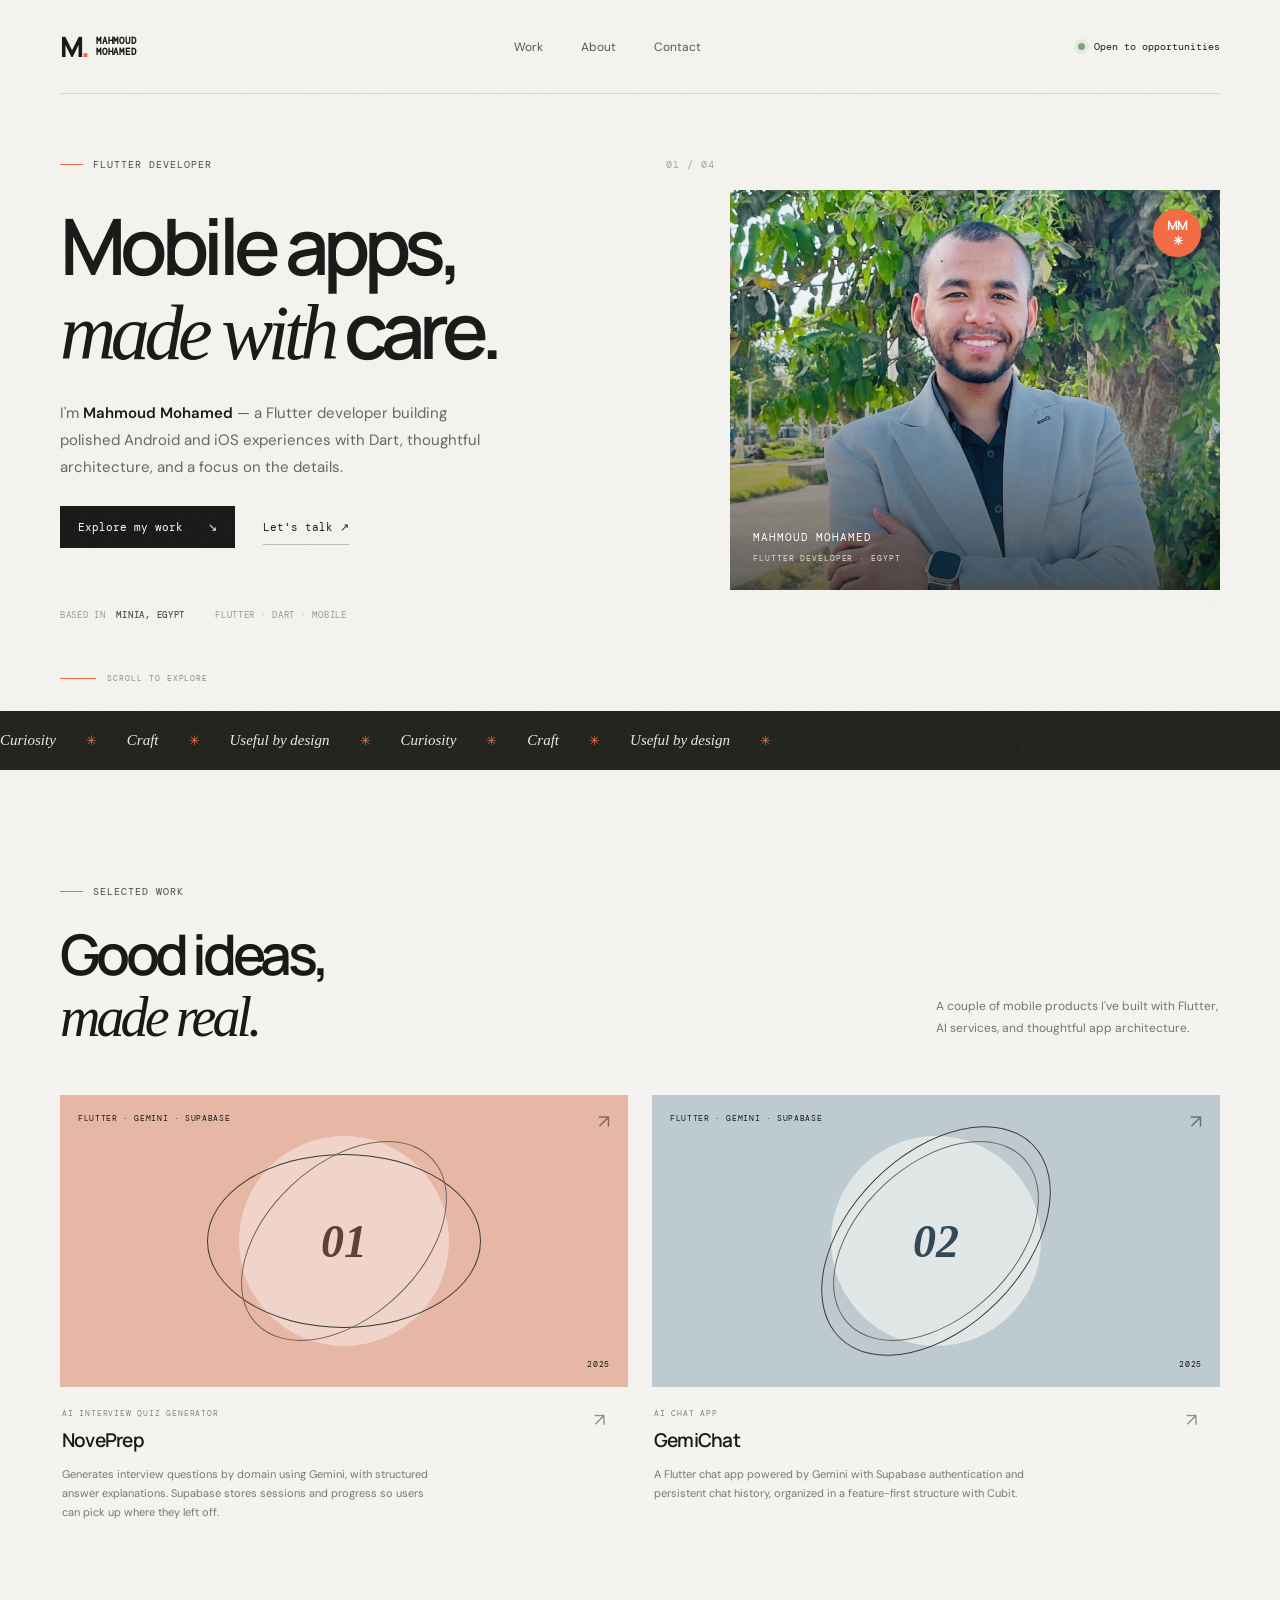
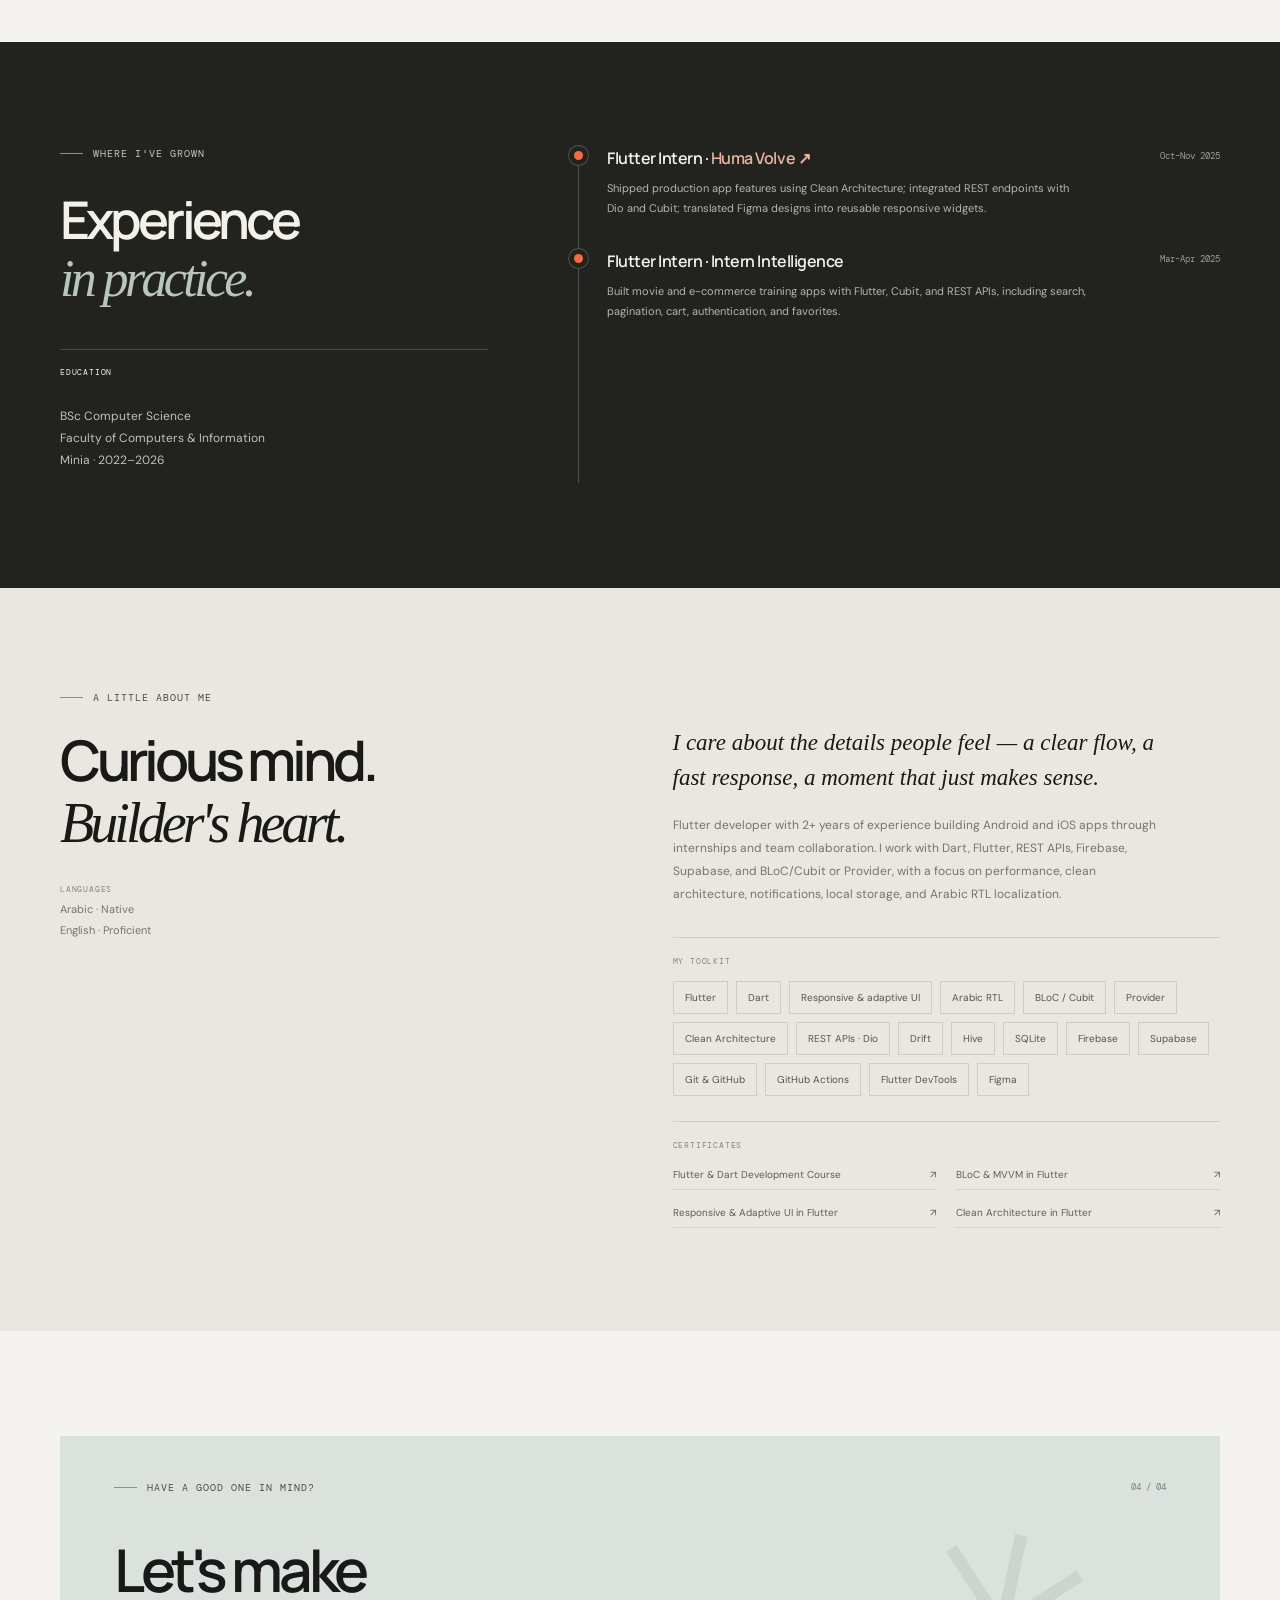
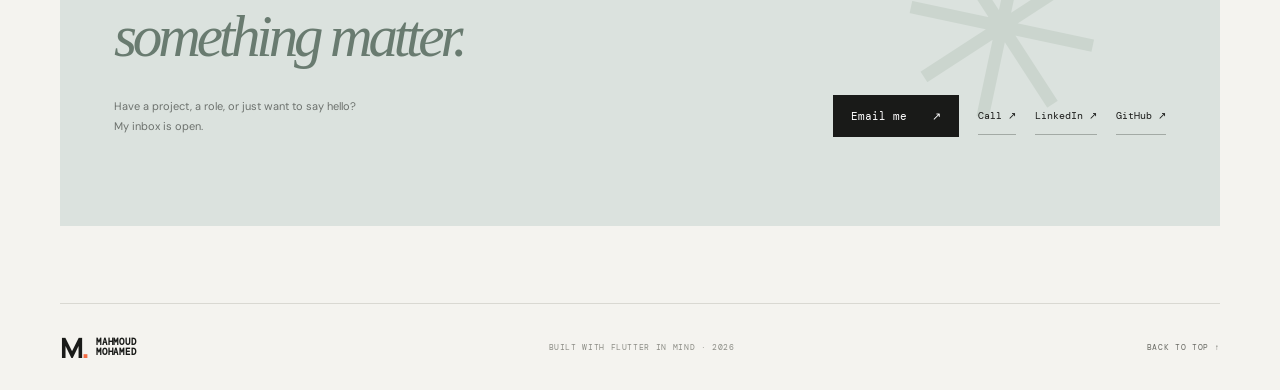
==== index.html @ ce0d6e1f "Build Mahmoud Mohamed portfolio site" ====
<!doctype html>
<html lang="en">
  <head>
    <meta charset="UTF-8" />
    <meta name="viewport" content="width=device-width, initial-scale=1" />
    <meta name="theme-color" content="#f4f3ef" />
    <meta name="description" content="Mahmoud Mohamed is a Flutter Developer building thoughtful Android and iOS apps with Flutter and Dart." />
    <title>Mahmoud Mohamed — Flutter Developer</title>
    <link rel="preconnect" href="https://fonts.googleapis.com" />
    <link rel="preconnect" href="https://fonts.gstatic.com" crossorigin />
    <link href="https://fonts.googleapis.com/css2?family=DM+Mono:wght@400;500&family=DM+Sans:wght@400;500;600;700&family=Manrope:wght@400;500;600;700;800&display=swap" rel="stylesheet" />
    <link rel="stylesheet" href="styles.css" />
    <link rel="stylesheet" href="details.css" />
    <script src="content.js" defer></script>
    <script src="script.js" defer></script>
  </head>
  <body>
    <div class="page-grain" aria-hidden="true"></div>
    <header class="topbar wrap">
      <a class="wordmark" href="#home" aria-label="Mahmoud Mohamed, home"><span class="mark">M<span>.</span></span><span>MAHMOUD<br />MOHAMED</span></a>
      <nav class="nav" aria-label="Main navigation">
        <a href="#work">Work</a><a href="#about">About</a><a href="#contact">Contact</a>
      </nav>
      <a class="availability" href="#contact"><span class="pulse"></span> Open to opportunities</a>
    </header>

    <main>
      <section class="hero wrap" id="home">
        <div class="hero-copy">
          <p class="eyebrow"><span class="eyebrow-line"></span> FLUTTER DEVELOPER <span class="eyebrow-index">01 / 04</span></p>
          <h1>Mobile apps,<br /><span>made with</span> care.</h1>
          <p class="hero-intro">I'm <strong>Mahmoud Mohamed</strong> — a Flutter developer building polished Android and iOS experiences with Dart, thoughtful architecture, and a focus on the details.</p>
          <div class="hero-actions"><a class="button button-dark" href="#work">Explore my work <span aria-hidden="true">↘</span></a><a class="text-link" href="#contact">Let's talk <span aria-hidden="true">↗</span></a></div>
          <div class="hero-meta"><span>BASED IN <b>MINIA, EGYPT</b></span><span>FLUTTER · DART · MOBILE</span></div>
        </div>
        <div class="hero-art portrait-art">
          <img class="portrait-image" src="assets/mahmoud-mohamed.jpg" alt="Mahmoud Mohamed outdoors" />
          <div class="portrait-shade"></div>
          <span class="portrait-label">MAHMOUD MOHAMED<br /><span>FLUTTER DEVELOPER · EGYPT</span></span>
          <span class="portrait-stamp">MM<br /><small>✳</small></span>
        </div>
        <a class="scroll-cue" href="#work"><span class="scroll-line"></span> SCROLL TO EXPLORE</a>
      </section>

      <section class="ticker" aria-label="Areas of focus"><div class="ticker-track"><span>Curiosity</span><i>✳</i><span>Craft</span><i>✳</i><span>Useful by design</span><i>✳</i><span>Curiosity</span><i>✳</i><span>Craft</span><i>✳</i><span>Useful by design</span><i>✳</i></div></section>

      <section class="section work-section wrap" id="work">
        <div class="section-head"><div><p class="eyebrow"><span class="eyebrow-line"></span> SELECTED WORK</p><h2>Good ideas,<br /><span>made real.</span></h2></div><p class="section-note">A couple of mobile products I've built with Flutter,<br />AI services, and thoughtful app architecture.</p></div>
        <div class="project-grid" id="projects"></div>
      </section>

      <section class="experience-section"><div class="wrap experience-grid">
        <div><p class="eyebrow"><span class="eyebrow-line"></span> WHERE I'VE GROWN</p><h2>Experience<br /><span>in practice.</span></h2><p class="education-note"><span class="mini-label">EDUCATION</span><br />BSc Computer Science<br />Faculty of Computers & Information<br />Minia · 2022–2026</p></div>
        <div class="timeline" id="experience"></div>
      </div></section>

      <section class="about-section" id="about"><div class="wrap about-grid">
        <div><p class="eyebrow"><span class="eyebrow-line"></span> A LITTLE ABOUT ME</p><h2>Curious mind.<br /><span>Builder's heart.</span></h2><p class="language-note" id="languages"></p></div>
        <div class="about-copy"><p class="about-lead">I care about the details people feel — a clear flow, a fast response, a moment that just makes sense.</p><p id="summary"></p><div class="skills-wrap"><span class="mini-label">MY TOOLKIT</span><div class="skill-list" id="skills"></div></div><div class="certificates-wrap"><span class="mini-label">CERTIFICATES</span><div class="certificate-list" id="certificates"></div></div></div>
      </div></section>

      <section class="contact-section wrap" id="contact"><div class="contact-card"><div class="contact-top"><p class="eyebrow"><span class="eyebrow-line"></span> HAVE A GOOD ONE IN MIND?</p><span class="contact-index">04 / 04</span></div><h2>Let's make<br /><span>something matter.</span></h2><div class="contact-bottom"><p>Have a project, a role, or just want to say hello?<br />My inbox is open.</p><div class="contact-links" id="contact-links"></div></div><div class="contact-decoration">✳</div></div></section>
    </main>

    <footer class="footer wrap"><a class="wordmark footer-mark" href="#home"><span class="mark">M<span>.</span></span><span>MAHMOUD<br />MOHAMED</span></a><span>BUILT WITH FLUTTER IN MIND · <span id="year"></span></span><a href="#home" class="back-top">BACK TO TOP ↑</a></footer>
  </body>
</html>
---- styles.css ----
:root{--paper:#f4f3ef;--ink:#191a18;--muted:#73746f;--line:#d9d8d2;--orange:#f36b43;--blue:#b9cee1;--serif:Georgia,"Times New Roman",serif;--sans:"DM Sans",Arial,sans-serif;--display:Manrope,Arial,sans-serif;--mono:"DM Mono",monospace}*{box-sizing:border-box}html{scroll-behavior:smooth}body{margin:0;background:var(--paper);color:var(--ink);font-family:var(--sans);font-size:14px;overflow-x:hidden}.page-grain{position:fixed;inset:0;pointer-events:none;opacity:.14;z-index:5;background-image:url("data:image/svg+xml,%3Csvg viewBox='0 0 180 180' xmlns='http://www.w3.org/2000/svg'%3E%3Cfilter id='n'%3E%3CfeTurbulence type='fractalNoise' baseFrequency='.9' numOctaves='3' stitchTiles='stitch'/%3E%3C/filter%3E%3Crect width='100%25' height='100%25' filter='url(%23n)' opacity='.18'/%3E%3C/svg%3E")}.wrap{width:min(1160px,calc(100% - 80px));margin-inline:auto}.topbar{height:94px;display:flex;align-items:center;justify-content:space-between;border-bottom:1px solid var(--line)}.wordmark{display:flex;align-items:center;gap:10px;text-decoration:none;color:var(--ink);font:700 9px/1.2 var(--mono);letter-spacing:.08em}.mark{font:800 28px/.9 var(--display);letter-spacing:-.12em}.mark span{color:var(--orange)}.nav{display:flex;gap:38px}.nav a,.text-link,.availability{color:var(--ink);text-decoration:none}.nav a{font-size:12px;color:#555650;transition:color .2s}.nav a:hover,.text-link:hover{color:var(--orange)}.availability{font:10px var(--mono);display:flex;align-items:center;gap:9px}.pulse{width:7px;height:7px;border-radius:50%;background:#76a779;box-shadow:0 0 0 4px #76a77920}.hero{min-height:570px;position:relative;display:grid;grid-template-columns:1.13fr .87fr;align-items:center;padding:64px 0 90px}.hero-copy{position:relative;z-index:1}.eyebrow{font:10px var(--mono);letter-spacing:.1em;display:flex;align-items:center;gap:10px;color:#4b4c47;margin:0 0 32px}.eyebrow-line{display:inline-block;width:23px;height:1px;background:var(--orange)}.eyebrow-index{margin-left:auto;color:#a2a29b}.hero h1,.section h2,.about-section h2,.contact-card h2{font:600 clamp(48px,6.1vw,78px)/1.08 var(--display);letter-spacing:-.075em;margin:0}.hero h1 span,.section h2 span,.about-section h2 span,.contact-card h2 span{font-family:var(--serif);font-weight:400;font-style:italic;letter-spacing:-.07em}.hero-intro{font-size:15px;line-height:1.8;max-width:440px;color:#666760;margin:25px 0 25px}.hero-intro strong{color:var(--ink);font-weight:600}.hero-actions{display:flex;align-items:center;gap:28px}.button{padding:14px 18px;text-decoration:none;font:11px var(--mono);display:inline-flex;gap:25px;align-items:center;transition:transform .25s,background .25s}.button:hover{transform:translateY(-3px)}.button-dark{background:var(--ink);color:white}.button-dark:hover{background:#373833}.text-link{font:11px var(--mono);border-bottom:1px solid #bbb; padding:10px 0}.hero-meta{display:flex;gap:30px;margin-top:61px;font:9px var(--mono);letter-spacing:.08em;color:#999990}.hero-meta b{color:#4f504a;font-weight:500;margin-left:5px}.hero-art{height:400px;position:relative;margin-left:15px;overflow:hidden;background:#e7e4dc}.art-orbit{position:absolute;border:1px solid #c3beb0;border-radius:50%;width:450px;height:450px;left:50%;top:50%;transform:translate(-50%,-50%)}.orbit-two{width:330px;height:330px;border-color:#c9c3b5}.art-sun{position:absolute;width:174px;height:174px;border-radius:50%;background:var(--orange);left:50%;top:50%;transform:translate(-50%,-50%);box-shadow:22px 24px 0 #df5c3a}.art-ring{position:absolute;width:225px;height:225px;border:1px solid rgba(25,26,24,.62);border-radius:50%;left:50%;top:50%;transform:translate(-50%,-50%);display:grid;place-items:center}.art-ring span{font:700 23px var(--display);color:#fff;mix-blend-mode:screen;letter-spacing:-.1em}.art-block{position:absolute;z-index:2;background:#22231f;width:34px;height:34px;transform:rotate(45deg)}.block-one{top:53px;left:76px}.block-two{right:66px;bottom:61px;width:17px;height:17px;background:var(--orange)}.art-caption{position:absolute;bottom:19px;left:20px;font:8px/1.6 var(--mono);letter-spacing:.08em}.art-number{position:absolute;right:20px;top:19px;font:10px var(--mono)}.scroll-cue{position:absolute;bottom:28px;left:0;color:#8a8a83;text-decoration:none;font:8px var(--mono);letter-spacing:.12em;display:flex;align-items:center;gap:11px}.scroll-line{height:1px;width:36px;background:var(--orange)}.ticker{height:59px;background:#22231f;color:#eee9dd;overflow:hidden;display:flex;align-items:center}.ticker-track{white-space:nowrap;display:flex;gap:30px;align-items:center;min-width:max-content;animation:marquee 30s linear infinite;font:italic 15px var(--serif)}.ticker i{color:var(--orange);font-style:normal;font-size:13px}@keyframes marquee{to{transform:translateX(-50%)}}.section{padding-top:115px;padding-bottom:116px}.section-head{display:flex;justify-content:space-between;align-items:end;margin-bottom:48px}.section-head .eyebrow,.about-grid .eyebrow{margin-bottom:26px}.section h2,.about-section h2{font-size:56px}.section-note{font-size:12px;line-height:1.8;color:var(--muted);margin:0 2px 8px 0}.project-grid{display:grid;grid-template-columns:1fr 1fr;gap:24px}.project-card{min-width:0}.project-art{height:292px;position:relative;overflow:hidden;display:grid;place-items:center}.project-card.peach .project-art{background:#e7b7a5}.project-card.blue .project-art{background:#bdcad0}.project-label,.project-year{position:absolute;z-index:2;font:8px var(--mono);letter-spacing:.08em}.project-label{left:18px;top:18px}.project-year{right:18px;bottom:18px}.project-shape{width:210px;height:210px;border-radius:50%;background:#f0d4c9;display:grid;place-items:center;position:relative;transition:transform .5s cubic-bezier(.2,.8,.2,1)}.project-shape:before,.project-shape:after{content:"";position:absolute;border:1px solid #3d3935;border-radius:50%;inset:18px -32px}.project-shape:after{inset:-16px 28px;transform:rotate(47deg);border-color:#71635c}.project-shape span{font:600 46px var(--serif);font-style:italic;color:#5f4136}.blue .project-shape{background:#e1e7e7}.blue .project-shape:before{transform:rotate(-45deg)}.blue .project-shape span{color:#334a56}.project-card:hover .project-shape{transform:scale(1.06) rotate(-5deg)}.project-info{position:relative;display:grid;grid-template-columns:1fr 32px;align-items:start;padding:21px 2px 5px}.mini-label{font:8px var(--mono);letter-spacing:.1em;color:#868780;margin:0 0 9px}.project-info h3{font:600 19px var(--display);letter-spacing:-.04em;margin:0}.project-arrow{font-size:18px;color:#8f8f88}.project-description{grid-column:1/3;color:#777870;font-size:11px;line-height:1.7;margin:12px 0 0;max-width:380px}.about-section{padding:103px 0;background:#e9e7df}.about-grid{display:grid;grid-template-columns:1fr 1fr;gap:65px}.about-copy{padding-top:35px}.about-lead{font:italic 23px/1.5 var(--serif);margin:0 0 19px;max-width:490px}.about-copy>p:not(.about-lead){color:#74756e;font-size:12px;line-height:1.9;max-width:490px}.skills-wrap{border-top:1px solid #cecdc6;margin-top:32px;padding-top:18px}.skills-wrap .mini-label{display:block;margin-bottom:15px}.skill-list{display:flex;flex-wrap:wrap;gap:8px}.skill-chip{border:1px solid #cecdc6;padding:9px 11px;font-size:10px;color:#555650}.contact-section{padding-top:105px;padding-bottom:77px}.contact-card{position:relative;overflow:hidden;background:#dbe2de;padding:45px 54px 40px;min-height:390px}.contact-top{display:flex;justify-content:space-between}.contact-top .eyebrow{margin:0}.contact-index{font:9px var(--mono);color:#7e847f}.contact-card h2{font-size:59px;margin-top:44px;position:relative;z-index:1}.contact-card h2 span{color:#697b70}.contact-bottom{display:flex;justify-content:space-between;align-items:end;margin-top:26px;position:relative;z-index:2}.contact-bottom>p{font-size:11px;line-height:1.8;color:#6c716d;margin:0}.contact-links{display:flex;gap:19px;align-items:center}.social-link{font:10px var(--mono);text-decoration:none;color:var(--ink);border-bottom:1px solid #a3aaa5;padding:12px 0}.social-link:hover{color:var(--orange)}.contact-reminder{font:10px/1.6 var(--mono);color:#666}.contact-reminder code{color:#363833}.contact-decoration{position:absolute;right:112px;top:69px;font-size:255px;line-height:1;color:#cbd5ce;transform:rotate(12deg)}.footer{height:87px;display:flex;align-items:center;justify-content:space-between;border-top:1px solid var(--line);font:8px var(--mono);color:#8c8d86;letter-spacing:.08em}.footer-mark{color:var(--ink);letter-spacing:.08em}.back-top{color:#6a6b65;text-decoration:none}.back-top:hover{color:var(--orange)}@media(max-width:760px){.wrap{width:calc(100% - 40px)}.topbar{height:75px}.nav{gap:17px}.nav a{font-size:11px}.availability{display:none}.hero{grid-template-columns:1fr;padding-top:70px;padding-bottom:70px;gap:42px}.hero h1{font-size:clamp(46px,11vw,70px)}.hero-art{height:min(360px,90vw);margin:0}.hero-meta{margin-top:42px;gap:20px}.scroll-cue{bottom:19px}.section{padding-top:83px;padding-bottom:82px}.section-head{align-items:start;gap:25px;flex-direction:column;margin-bottom:30px}.section h2,.about-section h2{font-size:48px}.section-note{margin:0}.project-grid{grid-template-columns:1fr;gap:34px}.project-art{height:280px}.about-section{padding:78px 0}.about-grid{grid-template-columns:1fr;gap:6px}.about-copy{padding-top:7px}.contact-section{padding-top:75px;padding-bottom:50px}.contact-card{padding:30px 25px 29px;min-height:390px}.contact-card h2{font-size:clamp(42px,10vw,58px);margin-top:42px}.contact-decoration{right:7px;top:96px;font-size:190px}.contact-bottom{align-items:start;flex-direction:column;gap:18px}.contact-links{flex-wrap:wrap;gap:17px}.footer{height:80px;gap:10px}.footer>span{font-size:7px}.footer-mark{font-size:8px}}@media(max-width:390px){.nav{gap:12px}.nav a{font-size:10px}.hero h1{font-size:44px}.hero-meta{font-size:8px}.button{padding:13px 14px}.contact-card{padding-inline:20px}}
---- details.css ----
.portrait-art{background:#d8d7d0;isolation:isolate}.portrait-image{position:absolute;inset:0;width:100%;height:100%;object-fit:cover;object-position:center 31%;filter:saturate(.9)}.portrait-shade{position:absolute;inset:34% 0 0;background:linear-gradient(180deg,transparent,rgba(15,19,17,.66));z-index:1}.portrait-label{position:absolute;z-index:2;left:23px;bottom:22px;color:#fff;font:11px var(--mono);letter-spacing:.08em;line-height:1.8}.portrait-label span{font-size:8px;color:#e0e1dc}.portrait-stamp{position:absolute;z-index:2;right:19px;top:19px;width:48px;height:48px;border-radius:50%;display:grid;place-content:center;text-align:center;background:var(--orange);color:#fff;font:700 13px/.95 var(--display);letter-spacing:-.1em}.portrait-stamp small{font-size:12px;margin-top:3px}.experience-section{background:#22231f;color:#f3f1e9;padding:105px 0}.experience-grid{display:grid;grid-template-columns:.8fr 1.2fr;gap:90px}.experience-section .eyebrow{color:#c3c3bb}.experience-section .eyebrow-index{color:#aaa}.experience-section h2{font:600 52px/1.08 var(--display);letter-spacing:-.075em;margin:0}.experience-section h2 span{font:italic 400 52px/1.08 var(--serif);color:#b9c6bb;letter-spacing:-.07em}.education-note{margin-top:42px;padding-top:17px;border-top:1px solid #4a4b45;color:#c0c1b9;font-size:12px;line-height:1.8}.education-note .mini-label{display:block;color:#f2f0e8;margin-bottom:8px}.timeline{border-left:1px solid #51524b;padding-left:28px}.timeline-item{position:relative;padding:0 0 31px}.timeline-item:last-child{padding-bottom:0}.timeline-marker{position:absolute;left:-33px;top:4px;width:9px;height:9px;border-radius:50%;background:var(--orange);box-shadow:0 0 0 5px #22231f,0 0 0 6px #51524b}.timeline-heading{display:flex;justify-content:space-between;gap:20px}.timeline-item h3{font:600 16px var(--display);margin:0 0 10px;letter-spacing:-.03em}.timeline-item h3 a{color:#e9b49f;text-decoration:none}.timeline-item h3 a:hover{color:#fff}.timeline-item p{font-size:11px;line-height:1.8;color:#b5b6ae;max-width:480px;margin:0}.timeline-date{font:9px var(--mono);color:#9d9e95;white-space:nowrap;margin-top:3px}.language-note{color:#74756e;font-size:11px;line-height:1.9;margin-top:25px}.language-note .mini-label{color:#868780}.certificates-wrap{border-top:1px solid #cecdc6;margin-top:25px;padding-top:18px}.certificates-wrap>.mini-label{display:block;margin-bottom:10px}.certificate-list{display:grid;grid-template-columns:1fr 1fr;gap:8px 20px}.certificate-list a{display:flex;justify-content:space-between;gap:7px;color:#5d5f58;text-decoration:none;font-size:10px;line-height:1.5;padding:7px 0;border-bottom:1px solid #d5d4cc}.certificate-list a:hover{color:var(--orange)}.project-art{display:grid;text-decoration:none;color:var(--ink)}.project-open{position:absolute;right:18px;top:14px;z-index:2;font-size:19px;opacity:.5;transition:opacity .2s,transform .2s}.project-art:hover .project-open{opacity:1;transform:translate(2px,-2px)}.project-info h3 a{color:inherit;text-decoration:none}.project-info h3 a:hover{color:var(--orange)}
@media(max-width:760px){.experience-section{padding:78px 0}.experience-grid{grid-template-columns:1fr;gap:38px}.experience-section h2,.experience-section h2 span{font-size:46px}.education-note{margin-top:26px}.timeline-heading{flex-direction:column;gap:6px}.timeline-date{order:-1}.certificate-list{grid-template-columns:1fr}.language-note{margin-top:16px}.portrait-art{height:min(430px,108vw)}}
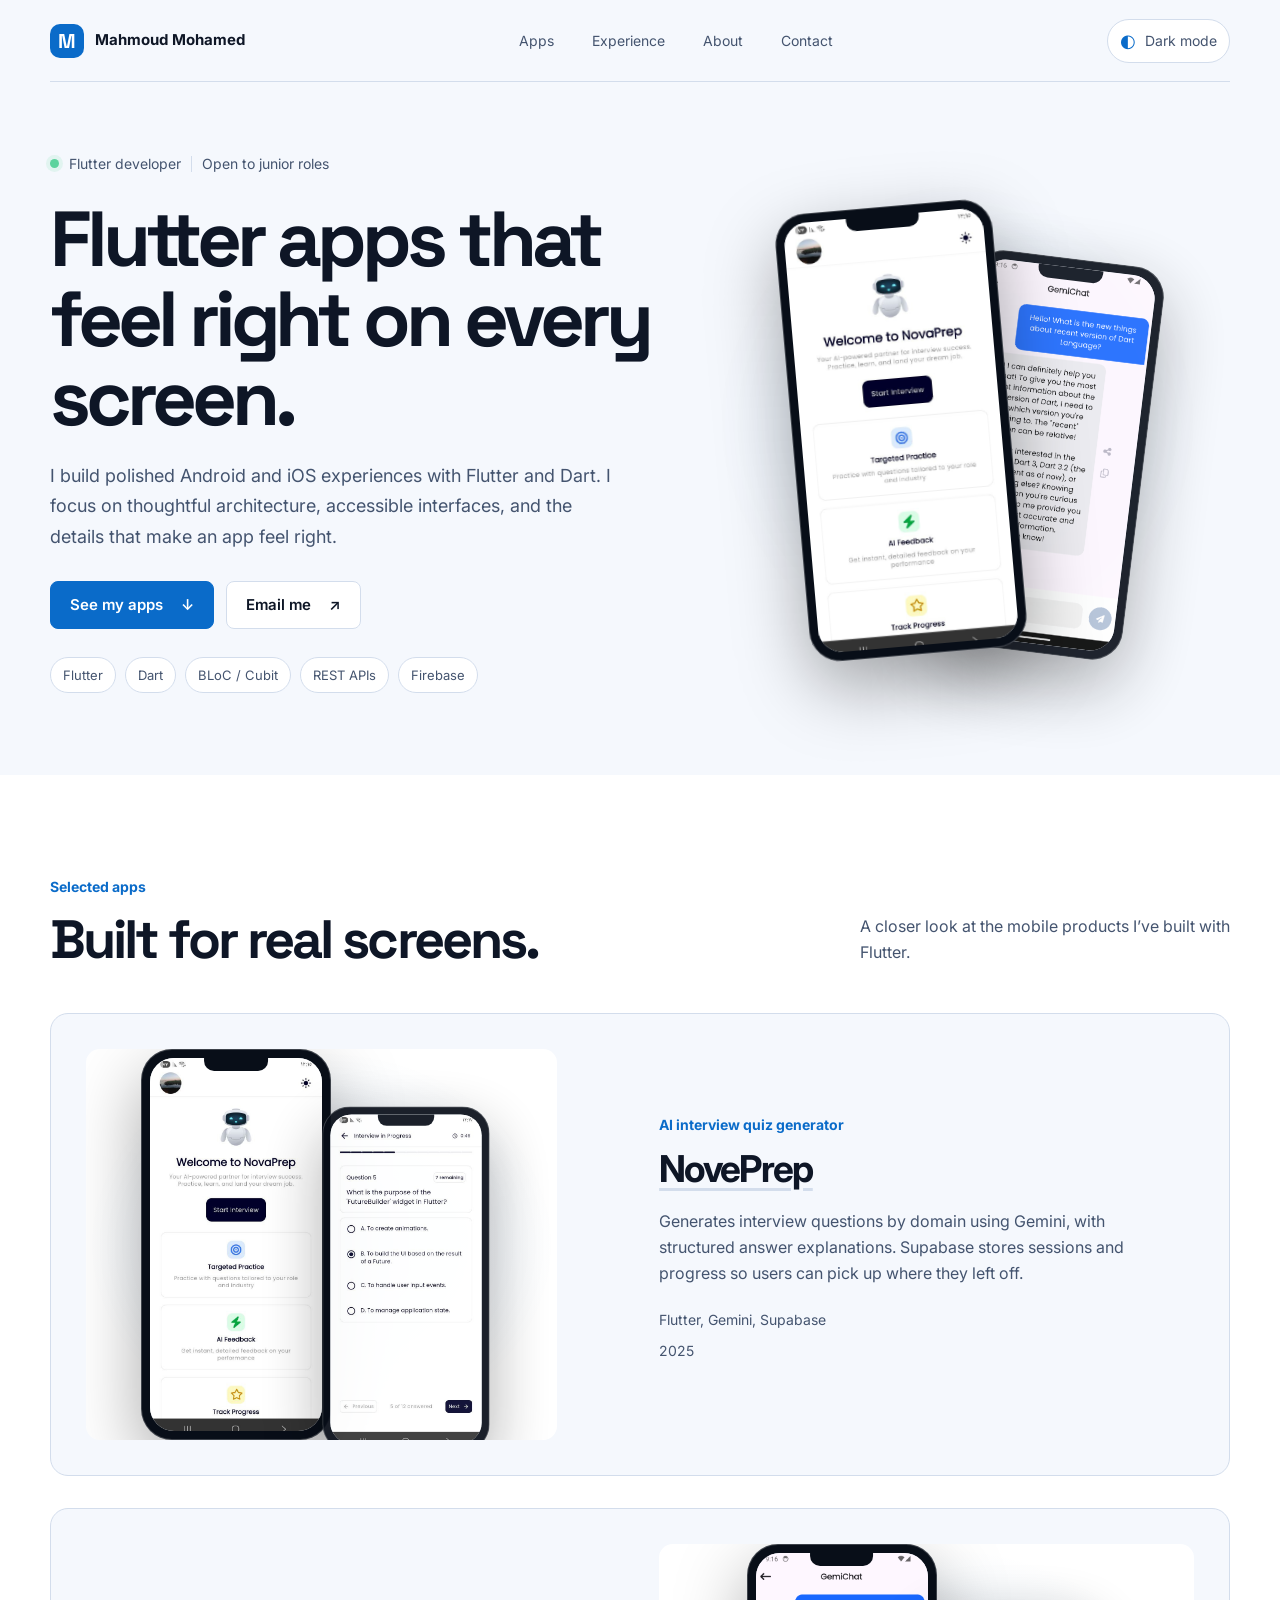
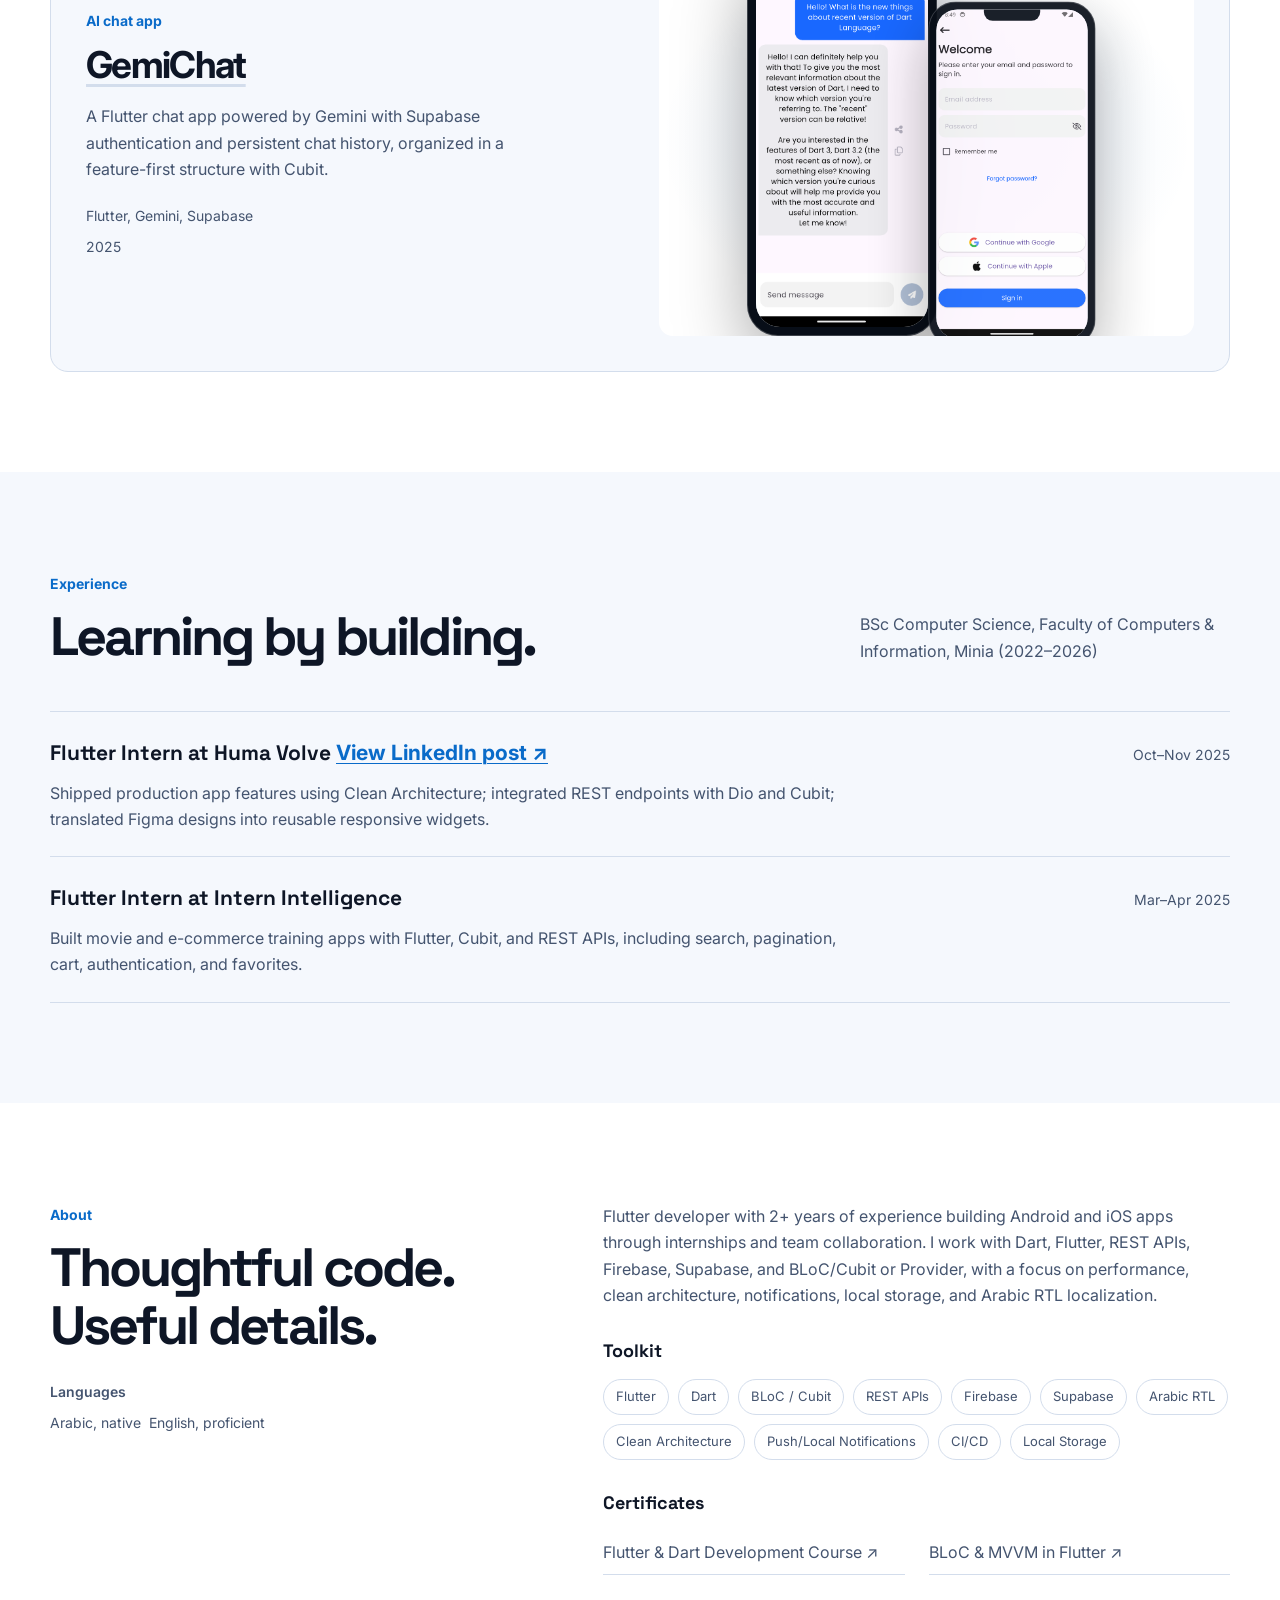
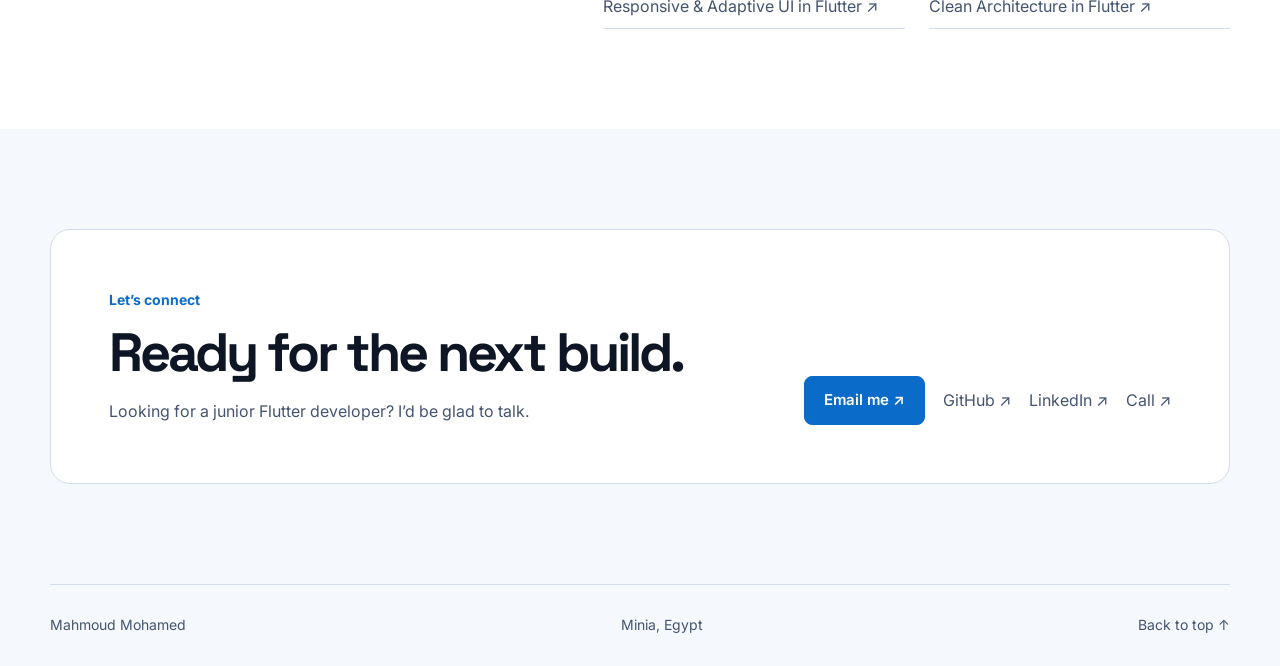
==== commit 73fb9c53: "Redesign portfolio for Flutter app showcase" ====
--- a/index.html
+++ b/index.html
@@ -3,65 +3,203 @@
   <head>
     <meta charset="UTF-8" />
     <meta name="viewport" content="width=device-width, initial-scale=1" />
-    <meta name="theme-color" content="#f4f3ef" />
-    <meta name="description" content="Mahmoud Mohamed is a Flutter Developer building thoughtful Android and iOS apps with Flutter and Dart." />
-    <title>Mahmoud Mohamed — Flutter Developer</title>
+    <meta name="theme-color" content="#0B1220" />
+    <meta
+      name="description"
+      content="Explore polished Flutter apps for Android and iOS, project details, and developer experience."
+    />
+    <meta property="og:type" content="website" />
+    <meta property="og:title" content="Flutter developer portfolio" />
+    <meta
+      property="og:description"
+      content="Explore polished Flutter apps for Android and iOS, project details, and developer experience."
+    />
+    <meta
+      property="og:image"
+      content="https://mahmoudmohamed17.github.io/my_portfolio/assets/projects/noveprep-1-home.webp"
+    />
+    <meta name="twitter:card" content="summary_large_image" />
+    <meta name="twitter:title" content="Flutter developer portfolio" />
+    <meta
+      name="twitter:description"
+      content="Explore polished Flutter apps for Android and iOS, project details, and developer experience."
+    />
+    <meta
+      name="twitter:image"
+      content="https://mahmoudmohamed17.github.io/my_portfolio/assets/projects/noveprep-1-home.webp"
+    />
+    <link
+      rel="canonical"
+      href="https://mahmoudmohamed17.github.io/my_portfolio/"
+    />
+    <link rel="icon" href="assets/favicon.svg" type="image/svg+xml" />
+    <title>Flutter developer portfolio</title>
+    <script>
+      (() => {
+        let theme;
+        try {
+          theme = localStorage.getItem("portfolio-theme");
+        } catch (_) {}
+        if (theme !== "dark" && theme !== "light") {
+          theme = window.matchMedia("(prefers-color-scheme: light)").matches
+            ? "light"
+            : "dark";
+        }
+        document.documentElement.dataset.theme = theme;
+      })();
+    </script>
     <link rel="preconnect" href="https://fonts.googleapis.com" />
     <link rel="preconnect" href="https://fonts.gstatic.com" crossorigin />
-    <link href="https://fonts.googleapis.com/css2?family=DM+Mono:wght@400;500&family=DM+Sans:wght@400;500;600;700&family=Manrope:wght@400;500;600;700;800&display=swap" rel="stylesheet" />
+    <link
+      href="https://fonts.googleapis.com/css2?family=Inter:wght@400;500;600;700&family=Space+Grotesk:wght@500;600;700&display=swap"
+      rel="stylesheet"
+    />
     <link rel="stylesheet" href="styles.css" />
-    <link rel="stylesheet" href="details.css" />
     <script src="content.js" defer></script>
     <script src="script.js" defer></script>
   </head>
   <body>
-    <div class="page-grain" aria-hidden="true"></div>
-    <header class="topbar wrap">
-      <a class="wordmark" href="#home" aria-label="Mahmoud Mohamed, home"><span class="mark">M<span>.</span></span><span>MAHMOUD<br />MOHAMED</span></a>
+    <a class="skip-link" href="#main">Skip to content</a>
+    <header class="site-header wrap">
+      <a class="brand" href="#home">
+        <span class="brand-mark" aria-hidden="true">M</span>
+        <span id="brand-name"></span>
+      </a>
       <nav class="nav" aria-label="Main navigation">
-        <a href="#work">Work</a><a href="#about">About</a><a href="#contact">Contact</a>
+        <a href="#work">Apps</a>
+        <a href="#experience">Experience</a>
+        <a href="#about">About</a>
+        <a href="#contact">Contact</a>
       </nav>
-      <a class="availability" href="#contact"><span class="pulse"></span> Open to opportunities</a>
+      <button
+        class="theme-toggle"
+        type="button"
+        aria-label="Switch color theme"
+      >
+        <span aria-hidden="true">◐</span>
+        <span class="theme-label">Light mode</span>
+      </button>
     </header>
 
-    <main>
-      <section class="hero wrap" id="home">
+    <main id="main">
+      <section class="hero wrap" id="home" aria-labelledby="hero-title">
         <div class="hero-copy">
-          <p class="eyebrow"><span class="eyebrow-line"></span> FLUTTER DEVELOPER <span class="eyebrow-index">01 / 04</span></p>
-          <h1>Mobile apps,<br /><span>made with</span> care.</h1>
-          <p class="hero-intro">I'm <strong>Mahmoud Mohamed</strong> — a Flutter developer building polished Android and iOS experiences with Dart, thoughtful architecture, and a focus on the details.</p>
-          <div class="hero-actions"><a class="button button-dark" href="#work">Explore my work <span aria-hidden="true">↘</span></a><a class="text-link" href="#contact">Let's talk <span aria-hidden="true">↗</span></a></div>
-          <div class="hero-meta"><span>BASED IN <b>MINIA, EGYPT</b></span><span>FLUTTER · DART · MOBILE</span></div>
-        </div>
-        <div class="hero-art portrait-art">
-          <img class="portrait-image" src="assets/mahmoud-mohamed.jpg" alt="Mahmoud Mohamed outdoors" />
-          <div class="portrait-shade"></div>
-          <span class="portrait-label">MAHMOUD MOHAMED<br /><span>FLUTTER DEVELOPER · EGYPT</span></span>
-          <span class="portrait-stamp">MM<br /><small>✳</small></span>
-        </div>
-        <a class="scroll-cue" href="#work"><span class="scroll-line"></span> SCROLL TO EXPLORE</a>
-      </section>
-
-      <section class="ticker" aria-label="Areas of focus"><div class="ticker-track"><span>Curiosity</span><i>✳</i><span>Craft</span><i>✳</i><span>Useful by design</span><i>✳</i><span>Curiosity</span><i>✳</i><span>Craft</span><i>✳</i><span>Useful by design</span><i>✳</i></div></section>
-
-      <section class="section work-section wrap" id="work">
-        <div class="section-head"><div><p class="eyebrow"><span class="eyebrow-line"></span> SELECTED WORK</p><h2>Good ideas,<br /><span>made real.</span></h2></div><p class="section-note">A couple of mobile products I've built with Flutter,<br />AI services, and thoughtful app architecture.</p></div>
-        <div class="project-grid" id="projects"></div>
-      </section>
-
-      <section class="experience-section"><div class="wrap experience-grid">
-        <div><p class="eyebrow"><span class="eyebrow-line"></span> WHERE I'VE GROWN</p><h2>Experience<br /><span>in practice.</span></h2><p class="education-note"><span class="mini-label">EDUCATION</span><br />BSc Computer Science<br />Faculty of Computers & Information<br />Minia · 2022–2026</p></div>
-        <div class="timeline" id="experience"></div>
-      </div></section>
-
-      <section class="about-section" id="about"><div class="wrap about-grid">
-        <div><p class="eyebrow"><span class="eyebrow-line"></span> A LITTLE ABOUT ME</p><h2>Curious mind.<br /><span>Builder's heart.</span></h2><p class="language-note" id="languages"></p></div>
-        <div class="about-copy"><p class="about-lead">I care about the details people feel — a clear flow, a fast response, a moment that just makes sense.</p><p id="summary"></p><div class="skills-wrap"><span class="mini-label">MY TOOLKIT</span><div class="skill-list" id="skills"></div></div><div class="certificates-wrap"><span class="mini-label">CERTIFICATES</span><div class="certificate-list" id="certificates"></div></div></div>
-      </div></section>
-
-      <section class="contact-section wrap" id="contact"><div class="contact-card"><div class="contact-top"><p class="eyebrow"><span class="eyebrow-line"></span> HAVE A GOOD ONE IN MIND?</p><span class="contact-index">04 / 04</span></div><h2>Let's make<br /><span>something matter.</span></h2><div class="contact-bottom"><p>Have a project, a role, or just want to say hello?<br />My inbox is open.</p><div class="contact-links" id="contact-links"></div></div><div class="contact-decoration">✳</div></div></section>
+          <p class="availability">
+            <span class="status-dot" aria-hidden="true"></span>
+            <span id="hero-role"></span>
+            <span class="availability-divider" aria-hidden="true"></span>
+            <span>Open to junior roles</span>
+          </p>
+          <h1 id="hero-title">Flutter apps that feel right on every screen.</h1>
+          <p class="hero-intro" id="hero-intro"></p>
+          <div class="hero-actions">
+            <a class="button button-primary" href="#work">
+              See my apps <span aria-hidden="true">↓</span>
+            </a>
+            <a class="button button-secondary" href="#contact">
+              Email me <span aria-hidden="true">↗</span>
+            </a>
+          </div>
+          <div
+            class="skill-list hero-skills"
+            id="hero-skills"
+            aria-label="Core skills"
+          ></div>
+        </div>
+        <div
+          class="hero-showcase"
+          id="hero-showcase"
+          aria-label="App screenshots"
+        ></div>
+      </section>
+
+      <section
+        class="work-section section"
+        id="work"
+        aria-labelledby="work-title"
+      >
+        <div class="wrap">
+          <div class="section-heading">
+            <div>
+              <p class="section-kicker">Selected apps</p>
+              <h2 id="work-title">Built for real screens.</h2>
+            </div>
+            <p class="section-intro">
+              A closer look at the mobile products I’ve built with Flutter.
+            </p>
+          </div>
+          <div class="project-list" id="projects"></div>
+        </div>
+      </section>
+
+      <section
+        class="experience-section section"
+        id="experience"
+        aria-labelledby="experience-title"
+      >
+        <div class="wrap experience-layout">
+          <div class="section-heading">
+            <div>
+              <p class="section-kicker">Experience</p>
+              <h2 id="experience-title">Learning by building.</h2>
+            </div>
+            <p class="section-intro" id="education"></p>
+          </div>
+          <div class="timeline" id="experience-list"></div>
+        </div>
+      </section>
+
+      <section
+        class="about-section section"
+        id="about"
+        aria-labelledby="about-title"
+      >
+        <div class="wrap about-layout">
+          <div>
+            <p class="section-kicker">About</p>
+            <h2 id="about-title">Thoughtful code.<br />Useful details.</h2>
+            <p class="about-languages" id="languages"></p>
+          </div>
+          <div class="about-copy">
+            <p id="summary"></p>
+            <h3>Toolkit</h3>
+            <div class="skill-list" id="skills"></div>
+            <h3>Certificates</h3>
+            <div class="certificate-list" id="certificates"></div>
+          </div>
+        </div>
+      </section>
+
+      <section
+        class="contact-section section"
+        id="contact"
+        aria-labelledby="contact-title"
+      >
+        <div class="wrap contact-panel">
+          <div>
+            <p class="section-kicker">Let’s connect</p>
+            <h2 id="contact-title">Ready for the next build.</h2>
+            <p>Looking for a junior Flutter developer? I’d be glad to talk.</p>
+          </div>
+          <div class="contact-links" id="contact-links"></div>
+        </div>
+      </section>
     </main>
 
-    <footer class="footer wrap"><a class="wordmark footer-mark" href="#home"><span class="mark">M<span>.</span></span><span>MAHMOUD<br />MOHAMED</span></a><span>BUILT WITH FLUTTER IN MIND · <span id="year"></span></span><a href="#home" class="back-top">BACK TO TOP ↑</a></footer>
+    <noscript>
+      <div class="noscript-links">
+        JavaScript is needed to render portfolio details. You can still reach
+        Mahmoud:
+        <a href="mailto:mahmoudmohamed.dev12@gmail.com">Email</a> ·
+        <a href="https://github.com/mahmoudmohamed17">GitHub</a> ·
+        <a href="https://linkedin.com/in/mahmoud-mohamed-3b7088247">LinkedIn</a
+        >.
+      </div>
+    </noscript>
+    <footer class="site-footer wrap">
+      <span id="footer-name"></span>
+      <span id="footer-location"></span>
+      <a href="#home">Back to top ↑</a>
+    </footer>
   </body>
 </html>
--- a/styles.css
+++ b/styles.css
@@ -1 +1,829 @@
-:root{--paper:#f4f3ef;--ink:#191a18;--muted:#73746f;--line:#d9d8d2;--orange:#f36b43;--blue:#b9cee1;--serif:Georgia,"Times New Roman",serif;--sans:"DM Sans",Arial,sans-serif;--display:Manrope,Arial,sans-serif;--mono:"DM Mono",monospace}*{box-sizing:border-box}html{scroll-behavior:smooth}body{margin:0;background:var(--paper);color:var(--ink);font-family:var(--sans);font-size:14px;overflow-x:hidden}.page-grain{position:fixed;inset:0;pointer-events:none;opacity:.14;z-index:5;background-image:url("data:image/svg+xml,%3Csvg viewBox='0 0 180 180' xmlns='http://www.w3.org/2000/svg'%3E%3Cfilter id='n'%3E%3CfeTurbulence type='fractalNoise' baseFrequency='.9' numOctaves='3' stitchTiles='stitch'/%3E%3C/filter%3E%3Crect width='100%25' height='100%25' filter='url(%23n)' opacity='.18'/%3E%3C/svg%3E")}.wrap{width:min(1160px,calc(100% - 80px));margin-inline:auto}.topbar{height:94px;display:flex;align-items:center;justify-content:space-between;border-bottom:1px solid var(--line)}.wordmark{display:flex;align-items:center;gap:10px;text-decoration:none;color:var(--ink);font:700 9px/1.2 var(--mono);letter-spacing:.08em}.mark{font:800 28px/.9 var(--display);letter-spacing:-.12em}.mark span{color:var(--orange)}.nav{display:flex;gap:38px}.nav a,.text-link,.availability{color:var(--ink);text-decoration:none}.nav a{font-size:12px;color:#555650;transition:color .2s}.nav a:hover,.text-link:hover{color:var(--orange)}.availability{font:10px var(--mono);display:flex;align-items:center;gap:9px}.pulse{width:7px;height:7px;border-radius:50%;background:#76a779;box-shadow:0 0 0 4px #76a77920}.hero{min-height:570px;position:relative;display:grid;grid-template-columns:1.13fr .87fr;align-items:center;padding:64px 0 90px}.hero-copy{position:relative;z-index:1}.eyebrow{font:10px var(--mono);letter-spacing:.1em;display:flex;align-items:center;gap:10px;color:#4b4c47;margin:0 0 32px}.eyebrow-line{display:inline-block;width:23px;height:1px;background:var(--orange)}.eyebrow-index{margin-left:auto;color:#a2a29b}.hero h1,.section h2,.about-section h2,.contact-card h2{font:600 clamp(48px,6.1vw,78px)/1.08 var(--display);letter-spacing:-.075em;margin:0}.hero h1 span,.section h2 span,.about-section h2 span,.contact-card h2 span{font-family:var(--serif);font-weight:400;font-style:italic;letter-spacing:-.07em}.hero-intro{font-size:15px;line-height:1.8;max-width:440px;color:#666760;margin:25px 0 25px}.hero-intro strong{color:var(--ink);font-weight:600}.hero-actions{display:flex;align-items:center;gap:28px}.button{padding:14px 18px;text-decoration:none;font:11px var(--mono);display:inline-flex;gap:25px;align-items:center;transition:transform .25s,background .25s}.button:hover{transform:translateY(-3px)}.button-dark{background:var(--ink);color:white}.button-dark:hover{background:#373833}.text-link{font:11px var(--mono);border-bottom:1px solid #bbb; padding:10px 0}.hero-meta{display:flex;gap:30px;margin-top:61px;font:9px var(--mono);letter-spacing:.08em;color:#999990}.hero-meta b{color:#4f504a;font-weight:500;margin-left:5px}.hero-art{height:400px;position:relative;margin-left:15px;overflow:hidden;background:#e7e4dc}.art-orbit{position:absolute;border:1px solid #c3beb0;border-radius:50%;width:450px;height:450px;left:50%;top:50%;transform:translate(-50%,-50%)}.orbit-two{width:330px;height:330px;border-color:#c9c3b5}.art-sun{position:absolute;width:174px;height:174px;border-radius:50%;background:var(--orange);left:50%;top:50%;transform:translate(-50%,-50%);box-shadow:22px 24px 0 #df5c3a}.art-ring{position:absolute;width:225px;height:225px;border:1px solid rgba(25,26,24,.62);border-radius:50%;left:50%;top:50%;transform:translate(-50%,-50%);display:grid;place-items:center}.art-ring span{font:700 23px var(--display);color:#fff;mix-blend-mode:screen;letter-spacing:-.1em}.art-block{position:absolute;z-index:2;background:#22231f;width:34px;height:34px;transform:rotate(45deg)}.block-one{top:53px;left:76px}.block-two{right:66px;bottom:61px;width:17px;height:17px;background:var(--orange)}.art-caption{position:absolute;bottom:19px;left:20px;font:8px/1.6 var(--mono);letter-spacing:.08em}.art-number{position:absolute;right:20px;top:19px;font:10px var(--mono)}.scroll-cue{position:absolute;bottom:28px;left:0;color:#8a8a83;text-decoration:none;font:8px var(--mono);letter-spacing:.12em;display:flex;align-items:center;gap:11px}.scroll-line{height:1px;width:36px;background:var(--orange)}.ticker{height:59px;background:#22231f;color:#eee9dd;overflow:hidden;display:flex;align-items:center}.ticker-track{white-space:nowrap;display:flex;gap:30px;align-items:center;min-width:max-content;animation:marquee 30s linear infinite;font:italic 15px var(--serif)}.ticker i{color:var(--orange);font-style:normal;font-size:13px}@keyframes marquee{to{transform:translateX(-50%)}}.section{padding-top:115px;padding-bottom:116px}.section-head{display:flex;justify-content:space-between;align-items:end;margin-bottom:48px}.section-head .eyebrow,.about-grid .eyebrow{margin-bottom:26px}.section h2,.about-section h2{font-size:56px}.section-note{font-size:12px;line-height:1.8;color:var(--muted);margin:0 2px 8px 0}.project-grid{display:grid;grid-template-columns:1fr 1fr;gap:24px}.project-card{min-width:0}.project-art{height:292px;position:relative;overflow:hidden;display:grid;place-items:center}.project-card.peach .project-art{background:#e7b7a5}.project-card.blue .project-art{background:#bdcad0}.project-label,.project-year{position:absolute;z-index:2;font:8px var(--mono);letter-spacing:.08em}.project-label{left:18px;top:18px}.project-year{right:18px;bottom:18px}.project-shape{width:210px;height:210px;border-radius:50%;background:#f0d4c9;display:grid;place-items:center;position:relative;transition:transform .5s cubic-bezier(.2,.8,.2,1)}.project-shape:before,.project-shape:after{content:"";position:absolute;border:1px solid #3d3935;border-radius:50%;inset:18px -32px}.project-shape:after{inset:-16px 28px;transform:rotate(47deg);border-color:#71635c}.project-shape span{font:600 46px var(--serif);font-style:italic;color:#5f4136}.blue .project-shape{background:#e1e7e7}.blue .project-shape:before{transform:rotate(-45deg)}.blue .project-shape span{color:#334a56}.project-card:hover .project-shape{transform:scale(1.06) rotate(-5deg)}.project-info{position:relative;display:grid;grid-template-columns:1fr 32px;align-items:start;padding:21px 2px 5px}.mini-label{font:8px var(--mono);letter-spacing:.1em;color:#868780;margin:0 0 9px}.project-info h3{font:600 19px var(--display);letter-spacing:-.04em;margin:0}.project-arrow{font-size:18px;color:#8f8f88}.project-description{grid-column:1/3;color:#777870;font-size:11px;line-height:1.7;margin:12px 0 0;max-width:380px}.about-section{padding:103px 0;background:#e9e7df}.about-grid{display:grid;grid-template-columns:1fr 1fr;gap:65px}.about-copy{padding-top:35px}.about-lead{font:italic 23px/1.5 var(--serif);margin:0 0 19px;max-width:490px}.about-copy>p:not(.about-lead){color:#74756e;font-size:12px;line-height:1.9;max-width:490px}.skills-wrap{border-top:1px solid #cecdc6;margin-top:32px;padding-top:18px}.skills-wrap .mini-label{display:block;margin-bottom:15px}.skill-list{display:flex;flex-wrap:wrap;gap:8px}.skill-chip{border:1px solid #cecdc6;padding:9px 11px;font-size:10px;color:#555650}.contact-section{padding-top:105px;padding-bottom:77px}.contact-card{position:relative;overflow:hidden;background:#dbe2de;padding:45px 54px 40px;min-height:390px}.contact-top{display:flex;justify-content:space-between}.contact-top .eyebrow{margin:0}.contact-index{font:9px var(--mono);color:#7e847f}.contact-card h2{font-size:59px;margin-top:44px;position:relative;z-index:1}.contact-card h2 span{color:#697b70}.contact-bottom{display:flex;justify-content:space-between;align-items:end;margin-top:26px;position:relative;z-index:2}.contact-bottom>p{font-size:11px;line-height:1.8;color:#6c716d;margin:0}.contact-links{display:flex;gap:19px;align-items:center}.social-link{font:10px var(--mono);text-decoration:none;color:var(--ink);border-bottom:1px solid #a3aaa5;padding:12px 0}.social-link:hover{color:var(--orange)}.contact-reminder{font:10px/1.6 var(--mono);color:#666}.contact-reminder code{color:#363833}.contact-decoration{position:absolute;right:112px;top:69px;font-size:255px;line-height:1;color:#cbd5ce;transform:rotate(12deg)}.footer{height:87px;display:flex;align-items:center;justify-content:space-between;border-top:1px solid var(--line);font:8px var(--mono);color:#8c8d86;letter-spacing:.08em}.footer-mark{color:var(--ink);letter-spacing:.08em}.back-top{color:#6a6b65;text-decoration:none}.back-top:hover{color:var(--orange)}@media(max-width:760px){.wrap{width:calc(100% - 40px)}.topbar{height:75px}.nav{gap:17px}.nav a{font-size:11px}.availability{display:none}.hero{grid-template-columns:1fr;padding-top:70px;padding-bottom:70px;gap:42px}.hero h1{font-size:clamp(46px,11vw,70px)}.hero-art{height:min(360px,90vw);margin:0}.hero-meta{margin-top:42px;gap:20px}.scroll-cue{bottom:19px}.section{padding-top:83px;padding-bottom:82px}.section-head{align-items:start;gap:25px;flex-direction:column;margin-bottom:30px}.section h2,.about-section h2{font-size:48px}.section-note{margin:0}.project-grid{grid-template-columns:1fr;gap:34px}.project-art{height:280px}.about-section{padding:78px 0}.about-grid{grid-template-columns:1fr;gap:6px}.about-copy{padding-top:7px}.contact-section{padding-top:75px;padding-bottom:50px}.contact-card{padding:30px 25px 29px;min-height:390px}.contact-card h2{font-size:clamp(42px,10vw,58px);margin-top:42px}.contact-decoration{right:7px;top:96px;font-size:190px}.contact-bottom{align-items:start;flex-direction:column;gap:18px}.contact-links{flex-wrap:wrap;gap:17px}.footer{height:80px;gap:10px}.footer>span{font-size:7px}.footer-mark{font-size:8px}}@media(max-width:390px){.nav{gap:12px}.nav a{font-size:10px}.hero h1{font-size:44px}.hero-meta{font-size:8px}.button{padding:13px 14px}.contact-card{padding-inline:20px}}
+/* Foundations and theme tokens */
+:root {
+  color-scheme: dark;
+  --bg: #0b1220;
+  --surface: #131d33;
+  --surface-raised: #18243b;
+  --border: #24324f;
+  --text: #e8eef9;
+  --muted: #a3b3cf;
+  --accent: #4db8ff;
+  --accent-ink: #071523;
+  --glow: rgb(77 184 255 / 17%);
+  --font-body: "Inter", Arial, sans-serif;
+  --font-heading: "Space Grotesk", Arial, sans-serif;
+  --wrap: 1180px;
+  font-family: var(--font-body);
+  background: var(--bg);
+  color: var(--text);
+}
+
+:root[data-theme="light"] {
+  color-scheme: light;
+  --bg: #f5f8fd;
+  --surface: #fff;
+  --surface-raised: #eef3fa;
+  --border: #d3ddec;
+  --text: #0e1626;
+  --muted: #44546f;
+  --accent: #0a6bc9;
+  --accent-ink: #fff;
+  --glow: rgb(10 107 201 / 12%);
+}
+
+/* Reset and shared elements */
+* {
+  box-sizing: border-box;
+}
+html {
+  scroll-behavior: smooth;
+  scroll-padding-top: 86px;
+}
+body {
+  margin: 0;
+  min-width: 320px;
+  background: var(--bg);
+  color: var(--text);
+  font-size: 16px;
+  line-height: 1.65;
+  transition:
+    background-color 0.25s,
+    color 0.25s;
+}
+body,
+button,
+a {
+  font-family: var(--font-body);
+}
+a {
+  color: inherit;
+}
+button {
+  color: inherit;
+}
+img {
+  display: block;
+  max-width: 100%;
+}
+.wrap {
+  width: min(var(--wrap), calc(100% - 64px));
+  margin-inline: auto;
+}
+.skip-link {
+  position: fixed;
+  z-index: 10;
+  top: 10px;
+  left: 10px;
+  padding: 12px 16px;
+  transform: translateY(-150%);
+  background: var(--accent);
+  color: var(--accent-ink);
+  border-radius: 8px;
+}
+.skip-link:focus {
+  transform: translateY(0);
+}
+:focus-visible {
+  outline: 3px solid var(--accent);
+  outline-offset: 4px;
+  border-radius: 3px;
+}
+
+/* Header and navigation */
+.site-header {
+  min-height: 82px;
+  display: flex;
+  align-items: center;
+  justify-content: space-between;
+  gap: 26px;
+  border-bottom: 1px solid var(--border);
+}
+.brand {
+  min-height: 44px;
+  display: inline-flex;
+  align-items: center;
+  gap: 11px;
+  text-decoration: none;
+  font-weight: 700;
+  font-size: 15px;
+  white-space: nowrap;
+}
+.brand-mark {
+  width: 34px;
+  height: 34px;
+  display: grid;
+  place-items: center;
+  border-radius: 10px;
+  color: var(--accent-ink);
+  background: var(--accent);
+  font: 700 20px var(--font-heading);
+}
+.nav {
+  display: flex;
+  align-items: center;
+  gap: clamp(16px, 3vw, 38px);
+}
+.nav a {
+  min-height: 44px;
+  display: inline-flex;
+  align-items: center;
+  font-size: 14px;
+  color: var(--muted);
+  text-decoration: none;
+}
+.theme-toggle {
+  font-size: 14px;
+  color: var(--muted);
+  text-decoration: none;
+}
+.nav a:hover,
+.contact-link:hover,
+.certificate-link:hover {
+  color: var(--accent);
+}
+.theme-toggle {
+  min-height: 44px;
+  display: inline-flex;
+  align-items: center;
+  gap: 9px;
+  padding: 0 12px;
+  border: 1px solid var(--border);
+  border-radius: 999px;
+  background: var(--surface);
+  cursor: pointer;
+}
+.theme-toggle span:first-child {
+  color: var(--accent);
+  font-size: 18px;
+}
+
+/* Hero and app showcase */
+.hero {
+  min-height: 650px;
+  display: grid;
+  grid-template-columns: minmax(0, 1fr) minmax(370px, 0.9fr);
+  align-items: center;
+  gap: 30px;
+  padding-block: 70px 82px;
+}
+.hero-copy {
+  max-width: 650px;
+  position: relative;
+  z-index: 1;
+}
+.availability {
+  display: flex;
+  align-items: center;
+  gap: 10px;
+  margin: 0 0 25px;
+  color: var(--muted);
+  font-size: 14px;
+}
+.status-dot {
+  width: 9px;
+  height: 9px;
+  border-radius: 50%;
+  background: #5dd39e;
+  box-shadow: 0 0 0 4px rgb(93 211 158 / 13%);
+}
+.availability-divider {
+  height: 16px;
+  border-left: 1px solid var(--border);
+}
+h1,
+h2,
+h3,
+p {
+  margin-top: 0;
+}
+h1,
+h2,
+h3 {
+  font-family: var(--font-heading);
+}
+.hero h1 {
+  max-width: 720px;
+  margin-bottom: 22px;
+  font-size: clamp(48px, 6.3vw, 78px);
+  line-height: 1.02;
+  letter-spacing: -0.065em;
+}
+.hero-intro {
+  max-width: 580px;
+  margin-bottom: 28px;
+  color: var(--muted);
+  font-size: 18px;
+  line-height: 1.7;
+}
+.hero-actions {
+  display: flex;
+  flex-wrap: wrap;
+  gap: 12px;
+}
+.button {
+  min-height: 48px;
+  display: inline-flex;
+  align-items: center;
+  justify-content: center;
+  gap: 18px;
+  padding: 11px 19px;
+  border: 1px solid var(--border);
+  border-radius: 8px;
+  font-size: 15px;
+  font-weight: 600;
+  text-decoration: none;
+  transition:
+    transform 0.18s,
+    background-color 0.18s,
+    border-color 0.18s;
+}
+.button:hover {
+  transform: translateY(-2px);
+}
+.button-primary {
+  border-color: var(--accent);
+  background: var(--accent);
+  color: var(--accent-ink);
+}
+.button-secondary {
+  background: var(--surface);
+}
+.hero-skills {
+  margin-top: 28px;
+}
+.skill-list {
+  display: flex;
+  flex-wrap: wrap;
+  gap: 9px;
+}
+.skill-chip {
+  min-height: 36px;
+  display: inline-flex;
+  align-items: center;
+  padding: 5px 12px;
+  border: 1px solid var(--border);
+  border-radius: 999px;
+  color: var(--muted);
+  background: var(--surface);
+  font-size: 13px;
+}
+.hero-showcase {
+  min-height: 455px;
+  position: relative;
+  display: flex;
+  align-items: center;
+  justify-content: center;
+  isolation: isolate;
+}
+.hero-showcase::before {
+  content: "";
+  position: absolute;
+  z-index: -1;
+  width: 86%;
+  aspect-ratio: 1;
+  border-radius: 50%;
+  background: radial-gradient(circle, var(--glow), transparent 68%);
+  filter: blur(20px);
+}
+.phone-frame {
+  width: 200px;
+  aspect-ratio: 0.485;
+  position: relative;
+  padding: 8px;
+  overflow: hidden;
+  border: 1px solid rgb(255 255 255 / 22%);
+  border-radius: 31px;
+  background: #080e18;
+  box-shadow: 0 26px 70px rgb(0 0 0 / 34%);
+}
+.phone-frame::before {
+  content: "";
+  position: absolute;
+  z-index: 2;
+  top: 8px;
+  left: 50%;
+  width: 34%;
+  height: 13px;
+  transform: translateX(-50%);
+  border-radius: 0 0 10px 10px;
+  background: #080e18;
+}
+.phone-screen {
+  width: 100%;
+  height: 100%;
+  overflow: hidden;
+  border-radius: 24px;
+  background: var(--surface-raised);
+}
+.phone-image {
+  width: 100%;
+  height: 100%;
+  object-fit: cover;
+  object-position: top center;
+}
+.screen-placeholder {
+  height: 100%;
+  display: grid;
+  place-items: center;
+  padding: 20px;
+  color: var(--muted);
+  text-align: center;
+  background: linear-gradient(150deg, var(--surface-raised), var(--surface));
+}
+.phone-front {
+  z-index: 2;
+  width: clamp(180px, 17vw, 228px);
+  transform: translate(25px, 8px) rotate(-5deg);
+  animation: arrive 0.7s cubic-bezier(0.2, 0.8, 0.2, 1) both;
+}
+.phone-back {
+  width: clamp(166px, 15vw, 205px);
+  margin-left: -28px;
+  transform: translate(-4px, 32px) rotate(7deg);
+  opacity: 0.9;
+}
+@keyframes arrive {
+  from {
+    opacity: 0;
+    translate: 0 22px;
+  }
+  to {
+    opacity: 1;
+    translate: 0 0;
+  }
+}
+
+/* Project list */
+.section {
+  padding-block: 100px;
+}
+.work-section {
+  background: var(--surface);
+}
+.section-heading {
+  display: flex;
+  align-items: end;
+  justify-content: space-between;
+  gap: 30px;
+  margin-bottom: 43px;
+}
+.section-kicker,
+.project-category {
+  margin-bottom: 13px;
+  color: var(--accent);
+  font-size: 14px;
+  font-weight: 700;
+}
+.section-heading h2,
+.about-layout h2,
+.contact-panel h2 {
+  max-width: 690px;
+  margin-bottom: 0;
+  font-size: clamp(36px, 4.6vw, 54px);
+  line-height: 1.08;
+  letter-spacing: -0.055em;
+}
+.section-intro {
+  max-width: 370px;
+  margin-bottom: 4px;
+  color: var(--muted);
+}
+.project-list {
+  display: grid;
+  gap: 32px;
+}
+.project-row {
+  min-width: 0;
+  display: grid;
+  grid-template-columns: minmax(280px, 0.88fr) minmax(280px, 1fr);
+  align-items: center;
+  gap: clamp(35px, 8vw, 110px);
+  padding: 35px;
+  border: 1px solid var(--border);
+  border-radius: 18px;
+  background: var(--bg);
+}
+.project-row:nth-child(even) .project-gallery {
+  order: 2;
+}
+.project-row:nth-child(even) .project-details {
+  order: 1;
+}
+.project-gallery {
+  min-height: 360px;
+  position: relative;
+  display: flex;
+  align-items: center;
+  justify-content: center;
+  overflow: hidden;
+  border-radius: 14px;
+  background:
+    radial-gradient(ellipse at center, var(--glow), transparent 70%),
+    var(--surface);
+}
+.project-phone-link {
+  display: block;
+  text-decoration: none;
+}
+.project-phone-link .phone-frame {
+  width: clamp(152px, 16vw, 190px);
+}
+.project-phone-link.phone-secondary {
+  margin-left: -20px;
+  transform: translateY(34px) scale(0.88);
+  opacity: 0.92;
+}
+.project-details {
+  max-width: 500px;
+}
+.project-category {
+  margin-bottom: 12px;
+}
+.project-details h3 {
+  margin-bottom: 16px;
+  font-size: 37px;
+  line-height: 1.15;
+  letter-spacing: -0.045em;
+}
+.project-title-link {
+  text-decoration: none;
+  text-decoration-color: var(--border);
+  text-decoration-line: underline;
+  text-underline-offset: 6px;
+}
+.project-title-link:hover {
+  color: var(--accent);
+}
+.project-description {
+  margin-bottom: 21px;
+  color: var(--muted);
+}
+.project-tags,
+.project-year {
+  color: var(--muted);
+  font-size: 14px;
+}
+.project-tags {
+  margin-bottom: 8px;
+}
+/* Experience, education, and about */
+.experience-layout .section-heading {
+  align-items: start;
+}
+.experience-layout .section-intro {
+  padding-top: 39px;
+}
+.timeline {
+  border-top: 1px solid var(--border);
+}
+.timeline-item {
+  padding: 24px 0;
+  border-bottom: 1px solid var(--border);
+}
+.timeline-heading {
+  display: flex;
+  align-items: baseline;
+  justify-content: space-between;
+  gap: 24px;
+}
+.timeline-heading h3 {
+  margin-bottom: 9px;
+  font-size: 21px;
+}
+.timeline-date {
+  flex: 0 0 auto;
+  color: var(--muted);
+  font-size: 14px;
+}
+.timeline-detail {
+  max-width: 800px;
+  margin-bottom: 0;
+  color: var(--muted);
+}
+.experience-link {
+  color: var(--accent);
+  text-decoration-thickness: 1px;
+  text-underline-offset: 3px;
+}
+.about-section {
+  background: var(--surface);
+}
+.about-layout {
+  display: grid;
+  grid-template-columns: 0.85fr 1.15fr;
+  gap: 90px;
+}
+.about-layout h2 {
+  margin-bottom: 24px;
+}
+.about-languages {
+  display: flex;
+  flex-wrap: wrap;
+  gap: 8px;
+}
+.language-heading {
+  flex-basis: 100%;
+  color: var(--muted);
+  font-size: 14px;
+  font-weight: 600;
+}
+.language-item {
+  color: var(--muted);
+  font-size: 14px;
+}
+.about-copy > p {
+  color: var(--muted);
+}
+.about-copy h3 {
+  margin: 28px 0 13px;
+  font-size: 18px;
+}
+.certificate-list {
+  display: grid;
+  grid-template-columns: repeat(2, minmax(0, 1fr));
+  gap: 10px 24px;
+}
+.certificate-link {
+  min-height: 44px;
+  display: flex;
+  align-items: center;
+  border-bottom: 1px solid var(--border);
+  color: var(--muted);
+  text-decoration: none;
+}
+
+/* Contact and footer */
+.contact-panel {
+  display: flex;
+  align-items: end;
+  justify-content: space-between;
+  gap: 40px;
+  padding: clamp(28px, 5vw, 58px);
+  border: 1px solid var(--border);
+  border-radius: 20px;
+  background: var(--surface);
+}
+.contact-panel > div:first-child {
+  max-width: 620px;
+}
+.contact-panel h2 {
+  margin-bottom: 16px;
+}
+.contact-panel p:not(.section-kicker) {
+  margin-bottom: 0;
+  color: var(--muted);
+}
+.contact-links {
+  display: flex;
+  flex-wrap: wrap;
+  align-items: center;
+  gap: 8px 18px;
+}
+.contact-link {
+  min-height: 44px;
+  display: inline-flex;
+  align-items: center;
+  color: var(--muted);
+  text-decoration: none;
+}
+.site-footer {
+  min-height: 82px;
+  display: flex;
+  align-items: center;
+  justify-content: space-between;
+  gap: 20px;
+  border-top: 1px solid var(--border);
+  color: var(--muted);
+  font-size: 14px;
+}
+.site-footer a {
+  min-height: 44px;
+  display: inline-flex;
+  align-items: center;
+  text-decoration: none;
+}
+.noscript-links {
+  padding: 18px 32px;
+  background: var(--surface);
+  color: var(--text);
+  text-align: center;
+}
+
+/* Responsive layout */
+@media (max-width: 900px) {
+  .wrap {
+    width: min(var(--wrap), calc(100% - 44px));
+  }
+  .hero {
+    min-height: 0;
+    grid-template-columns: minmax(0, 1fr) minmax(260px, 0.75fr);
+    gap: 0;
+    padding-block: 66px;
+  }
+  .hero h1 {
+    font-size: clamp(45px, 7vw, 65px);
+  }
+  .hero-showcase {
+    min-height: 390px;
+  }
+  .phone-front {
+    transform: translate(13px, 8px) rotate(-5deg);
+  }
+  .phone-back {
+    margin-left: -38px;
+  }
+  .project-row {
+    gap: 35px;
+    padding: 24px;
+  }
+  .project-gallery {
+    min-height: 320px;
+  }
+  .about-layout {
+    gap: 48px;
+  }
+}
+
+@media (max-width: 640px) {
+  html {
+    scroll-padding-top: 20px;
+  }
+  .wrap {
+    width: calc(100% - 36px);
+  }
+  .site-header {
+    min-height: 72px;
+    flex-wrap: wrap;
+    gap: 8px;
+    padding-block: 10px;
+  }
+  .brand {
+    font-size: 14px;
+  }
+  .brand-mark {
+    width: 31px;
+    height: 31px;
+  }
+  .theme-toggle {
+    min-height: 44px;
+    padding-inline: 10px;
+  }
+  .theme-label {
+    display: none;
+  }
+  .nav {
+    order: 3;
+    width: 100%;
+    justify-content: space-between;
+    gap: 9px;
+  }
+  .nav a {
+    min-height: 44px;
+    display: inline-flex;
+    align-items: center;
+    font-size: 13px;
+  }
+  .hero {
+    grid-template-columns: 1fr;
+    gap: 13px;
+    padding-block: 55px 45px;
+  }
+  .availability {
+    flex-wrap: wrap;
+    margin-bottom: 19px;
+    font-size: 13px;
+  }
+  .hero h1 {
+    max-width: 560px;
+    margin-bottom: 17px;
+    font-size: clamp(43px, 12vw, 62px);
+  }
+  .hero-intro {
+    margin-bottom: 22px;
+    font-size: 16px;
+  }
+  .hero-skills {
+    margin-top: 22px;
+    gap: 7px;
+  }
+  .skill-chip {
+    min-height: 34px;
+    padding-inline: 10px;
+    font-size: 12px;
+  }
+  .hero-showcase {
+    min-height: min(100vw, 380px);
+    margin-top: 3px;
+  }
+  .phone-front {
+    width: clamp(160px, 48vw, 200px);
+    transform: translate(18px, 6px) rotate(-5deg);
+  }
+  .phone-back {
+    width: clamp(148px, 44vw, 185px);
+    margin-left: -30px;
+    transform: translate(-2px, 26px) rotate(7deg);
+  }
+  .section {
+    padding-block: 68px;
+  }
+  .section-heading {
+    align-items: start;
+    flex-direction: column;
+    gap: 14px;
+    margin-bottom: 28px;
+  }
+  .section-heading h2,
+  .about-layout h2,
+  .contact-panel h2 {
+    font-size: clamp(36px, 10vw, 48px);
+  }
+  .section-intro {
+    margin-bottom: 0;
+  }
+  .project-list {
+    gap: 20px;
+  }
+  .project-row {
+    grid-template-columns: 1fr;
+    gap: 22px;
+    padding: 14px;
+    border-radius: 14px;
+  }
+  .project-row:nth-child(even) .project-gallery,
+  .project-row:nth-child(even) .project-details {
+    order: initial;
+  }
+  .project-gallery {
+    min-height: 310px;
+  }
+  .project-phone-link .phone-frame {
+    width: clamp(145px, 41vw, 178px);
+  }
+  .project-details {
+    padding: 3px 6px 10px;
+  }
+  .project-details h3 {
+    font-size: 32px;
+  }
+  .experience-layout .section-heading {
+    gap: 4px;
+  }
+  .experience-layout .section-intro {
+    padding-top: 0;
+  }
+  .timeline-item {
+    padding-block: 19px;
+  }
+  .timeline-heading {
+    align-items: start;
+    flex-direction: column;
+    gap: 0;
+  }
+  .timeline-heading h3 {
+    font-size: 19px;
+  }
+  .about-layout {
+    grid-template-columns: 1fr;
+    gap: 24px;
+  }
+  .about-layout h2 {
+    margin-bottom: 17px;
+  }
+  .certificate-list {
+    grid-template-columns: 1fr;
+  }
+  .contact-panel {
+    align-items: start;
+    flex-direction: column;
+    gap: 23px;
+    padding: 25px 21px;
+    border-radius: 15px;
+  }
+  .contact-links {
+    gap: 4px 15px;
+  }
+  .site-footer {
+    min-height: 76px;
+    flex-wrap: wrap;
+    justify-content: space-between;
+    gap: 0 12px;
+    padding-block: 13px;
+    font-size: 12px;
+  }
+  .site-footer #footer-location {
+    order: 3;
+    width: 100%;
+  }
+}
+
+@media (prefers-reduced-motion: reduce) {
+  *,
+  *::before,
+  *::after {
+    scroll-behavior: auto !important;
+    animation-duration: 0.01ms !important;
+    animation-iteration-count: 1 !important;
+    transition-duration: 0.01ms !important;
+  }
+}
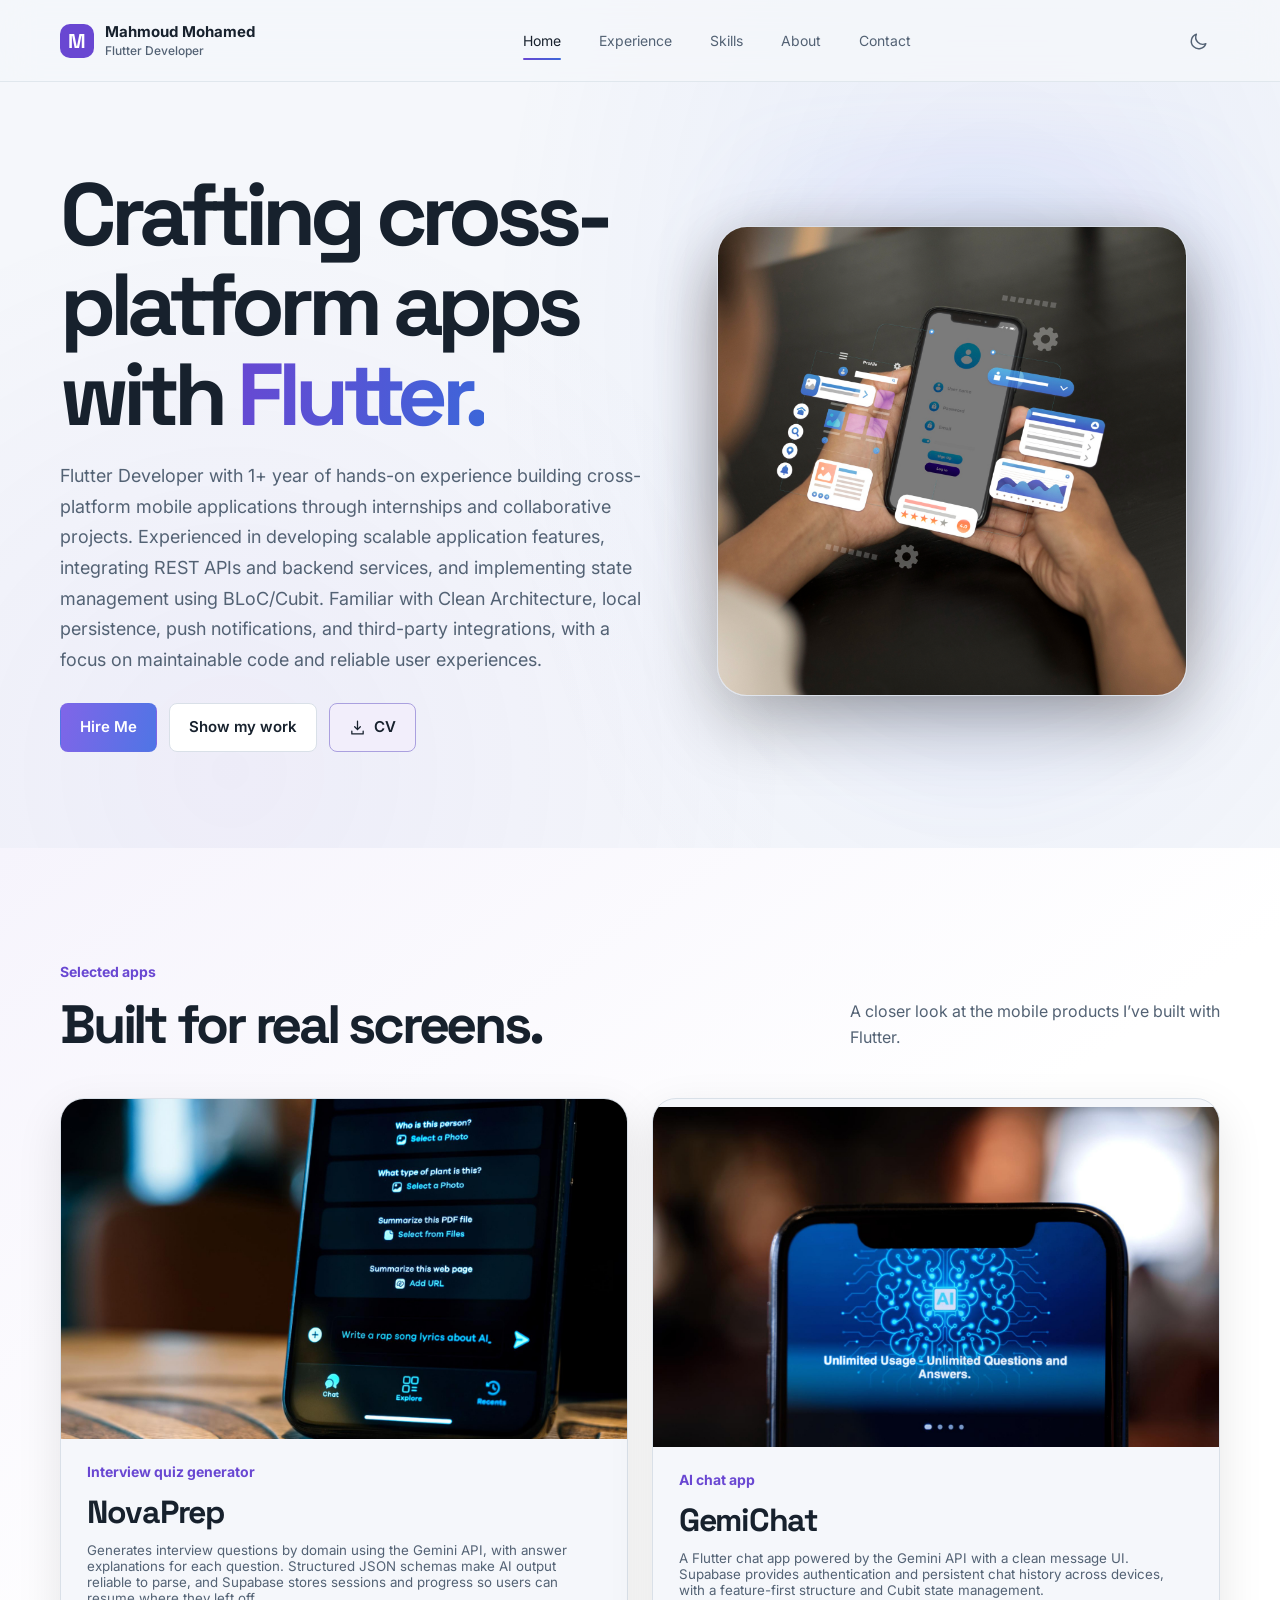
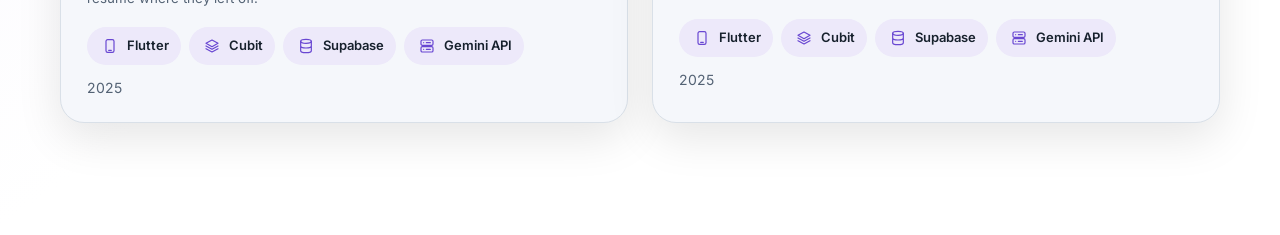
==== commit ef4949ab: "Build multipage portfolio and refresh project assets" ====
--- a/index.html
+++ b/index.html
@@ -3,203 +3,64 @@
   <head>
     <meta charset="UTF-8" />
     <meta name="viewport" content="width=device-width, initial-scale=1" />
-    <meta name="theme-color" content="#0B1220" />
-    <meta
-      name="description"
-      content="Explore polished Flutter apps for Android and iOS, project details, and developer experience."
-    />
-    <meta property="og:type" content="website" />
-    <meta property="og:title" content="Flutter developer portfolio" />
-    <meta
-      property="og:description"
-      content="Explore polished Flutter apps for Android and iOS, project details, and developer experience."
-    />
-    <meta
-      property="og:image"
-      content="https://mahmoudmohamed17.github.io/my_portfolio/assets/projects/noveprep-1-home.webp"
-    />
-    <meta name="twitter:card" content="summary_large_image" />
-    <meta name="twitter:title" content="Flutter developer portfolio" />
-    <meta
-      name="twitter:description"
-      content="Explore polished Flutter apps for Android and iOS, project details, and developer experience."
-    />
-    <meta
-      name="twitter:image"
-      content="https://mahmoudmohamed17.github.io/my_portfolio/assets/projects/noveprep-1-home.webp"
-    />
-    <link
-      rel="canonical"
-      href="https://mahmoudmohamed17.github.io/my_portfolio/"
-    />
+    <meta name="theme-color" content="#10131d" />
+    <meta name="description" content="Mahmoud Mohamed is a Flutter developer building thoughtful cross-platform mobile apps." />
+    <link rel="canonical" href="https://mahmoudmohamed17.github.io/my_portfolio/" />
     <link rel="icon" href="assets/favicon.svg" type="image/svg+xml" />
-    <title>Flutter developer portfolio</title>
+    <title>Mahmoud Mohamed — Flutter Developer</title>
     <script>
       (() => {
         let theme;
-        try {
-          theme = localStorage.getItem("portfolio-theme");
-        } catch (_) {}
-        if (theme !== "dark" && theme !== "light") {
-          theme = window.matchMedia("(prefers-color-scheme: light)").matches
-            ? "light"
-            : "dark";
-        }
+        try { theme = localStorage.getItem("portfolio-theme"); } catch (_) {}
+        if (theme !== "dark" && theme !== "light") theme = matchMedia("(prefers-color-scheme: light)").matches ? "light" : "dark";
         document.documentElement.dataset.theme = theme;
       })();
     </script>
     <link rel="preconnect" href="https://fonts.googleapis.com" />
     <link rel="preconnect" href="https://fonts.gstatic.com" crossorigin />
-    <link
-      href="https://fonts.googleapis.com/css2?family=Inter:wght@400;500;600;700&family=Space+Grotesk:wght@500;600;700&display=swap"
-      rel="stylesheet"
-    />
+    <link href="https://fonts.googleapis.com/css2?family=Inter:wght@400;500;600;700&family=Space+Grotesk:wght@500;600;700&display=swap" rel="stylesheet" />
     <link rel="stylesheet" href="styles.css" />
     <script src="content.js" defer></script>
     <script src="script.js" defer></script>
   </head>
-  <body>
+  <body data-page="home">
     <a class="skip-link" href="#main">Skip to content</a>
     <header class="site-header wrap">
-      <a class="brand" href="#home">
-        <span class="brand-mark" aria-hidden="true">M</span>
-        <span id="brand-name"></span>
-      </a>
+      <a class="brand" href="index.html" aria-label="Mahmoud Mohamed home"><span class="brand-mark" aria-hidden="true">M</span><span class="brand-copy"><span id="brand-name"></span><span id="brand-role"></span></span></a>
       <nav class="nav" aria-label="Main navigation">
-        <a href="#work">Apps</a>
-        <a href="#experience">Experience</a>
-        <a href="#about">About</a>
-        <a href="#contact">Contact</a>
+        <a href="index.html" aria-current="page">Home</a>
+        <a href="experience.html">Experience</a>
+        <a href="skills.html">Skills</a>
+        <a href="about.html">About</a>
+        <a href="contact.html">Contact</a>
       </nav>
-      <button
-        class="theme-toggle"
-        type="button"
-        aria-label="Switch color theme"
-      >
-        <span aria-hidden="true">◐</span>
-        <span class="theme-label">Light mode</span>
-      </button>
+      <div class="header-actions">
+        <button class="theme-toggle" type="button" aria-label="Switch theme">
+          <svg class="theme-icon icon-sun" viewBox="0 0 24 24" aria-hidden="true"><circle cx="12" cy="12" r="3"/><path d="M12 2v2m0 16v2M4.93 4.93l1.42 1.42m11.3 11.3 1.42 1.42M2 12h2m16 0h2M4.93 19.07l1.42-1.42m11.3-11.3 1.42-1.42"/></svg>
+          <svg class="theme-icon icon-moon" viewBox="0 0 24 24" aria-hidden="true"><path d="M19.2 15.6A8.2 8.2 0 0 1 8.4 4.8 8.5 8.5 0 1 0 19.2 15.6Z"/></svg>
+        </button>
+      </div>
     </header>
-
     <main id="main">
       <section class="hero wrap" id="home" aria-labelledby="hero-title">
         <div class="hero-copy">
-          <p class="availability">
-            <span class="status-dot" aria-hidden="true"></span>
-            <span id="hero-role"></span>
-            <span class="availability-divider" aria-hidden="true"></span>
-            <span>Open to junior roles</span>
-          </p>
-          <h1 id="hero-title">Flutter apps that feel right on every screen.</h1>
+          <h1 id="hero-title">Crafting cross-platform apps with <em>Flutter.</em></h1>
           <p class="hero-intro" id="hero-intro"></p>
           <div class="hero-actions">
-            <a class="button button-primary" href="#work">
-              See my apps <span aria-hidden="true">↓</span>
-            </a>
-            <a class="button button-secondary" href="#contact">
-              Email me <span aria-hidden="true">↗</span>
-            </a>
+            <a class="button button-primary" href="contact.html">Hire Me</a>
+            <a class="button button-secondary" href="#selected-projects">Show my work</a>
+            <a class="button button-secondary button-download" href="assets/Mahmoud-Mohamed-CV.pdf" download aria-label="Download my latest CV version"><svg class="download-icon" viewBox="0 0 24 24" aria-hidden="true"><path d="M12 3v12m0 0 4-4m-4 4-4-4M4 17v4h16v-4"/></svg><span>CV</span></a>
           </div>
-          <div
-            class="skill-list hero-skills"
-            id="hero-skills"
-            aria-label="Core skills"
-          ></div>
         </div>
-        <div
-          class="hero-showcase"
-          id="hero-showcase"
-          aria-label="App screenshots"
-        ></div>
+        <div class="hero-showcase"><img class="home-art" src="assets/home.jpg" alt="A smartphone showing a mobile app interface" fetchpriority="high" /></div>
       </section>
-
-      <section
-        class="work-section section"
-        id="work"
-        aria-labelledby="work-title"
-      >
+      <section class="work-section section" id="selected-projects" aria-labelledby="projects-title">
         <div class="wrap">
-          <div class="section-heading">
-            <div>
-              <p class="section-kicker">Selected apps</p>
-              <h2 id="work-title">Built for real screens.</h2>
-            </div>
-            <p class="section-intro">
-              A closer look at the mobile products I’ve built with Flutter.
-            </p>
-          </div>
+          <div class="section-heading"><div><p class="section-kicker">Selected apps</p><h2 id="projects-title">Built for real screens.</h2></div><p class="section-intro">A closer look at the mobile products I’ve built with Flutter.</p></div>
           <div class="project-list" id="projects"></div>
         </div>
       </section>
-
-      <section
-        class="experience-section section"
-        id="experience"
-        aria-labelledby="experience-title"
-      >
-        <div class="wrap experience-layout">
-          <div class="section-heading">
-            <div>
-              <p class="section-kicker">Experience</p>
-              <h2 id="experience-title">Learning by building.</h2>
-            </div>
-            <p class="section-intro" id="education"></p>
-          </div>
-          <div class="timeline" id="experience-list"></div>
-        </div>
-      </section>
-
-      <section
-        class="about-section section"
-        id="about"
-        aria-labelledby="about-title"
-      >
-        <div class="wrap about-layout">
-          <div>
-            <p class="section-kicker">About</p>
-            <h2 id="about-title">Thoughtful code.<br />Useful details.</h2>
-            <p class="about-languages" id="languages"></p>
-          </div>
-          <div class="about-copy">
-            <p id="summary"></p>
-            <h3>Toolkit</h3>
-            <div class="skill-list" id="skills"></div>
-            <h3>Certificates</h3>
-            <div class="certificate-list" id="certificates"></div>
-          </div>
-        </div>
-      </section>
-
-      <section
-        class="contact-section section"
-        id="contact"
-        aria-labelledby="contact-title"
-      >
-        <div class="wrap contact-panel">
-          <div>
-            <p class="section-kicker">Let’s connect</p>
-            <h2 id="contact-title">Ready for the next build.</h2>
-            <p>Looking for a junior Flutter developer? I’d be glad to talk.</p>
-          </div>
-          <div class="contact-links" id="contact-links"></div>
-        </div>
-      </section>
     </main>
-
-    <noscript>
-      <div class="noscript-links">
-        JavaScript is needed to render portfolio details. You can still reach
-        Mahmoud:
-        <a href="mailto:mahmoudmohamed.dev12@gmail.com">Email</a> ·
-        <a href="https://github.com/mahmoudmohamed17">GitHub</a> ·
-        <a href="https://linkedin.com/in/mahmoud-mohamed-3b7088247">LinkedIn</a
-        >.
-      </div>
-    </noscript>
-    <footer class="site-footer wrap">
-      <span id="footer-name"></span>
-      <span id="footer-location"></span>
-      <a href="#home">Back to top ↑</a>
-    </footer>
+    <dialog class="project-dialog" aria-labelledby="dialog-title"><div class="dialog-shell"><button class="dialog-close" type="button" aria-label="Close project details">×</button><div class="dialog-gallery"><img class="dialog-image" alt=""></div><p class="project-category dialog-category"></p><h2 id="dialog-title"></h2><p class="dialog-description"></p><p class="dialog-tags"></p><a class="dialog-link" target="_blank" rel="noopener noreferrer"></a></div></dialog>
   </body>
 </html>
--- a/styles.css
+++ b/styles.css
@@ -827,3 +827,91 @@
     transition-duration: 0.01ms !important;
   }
 }
+/* Portfolio refresh */
+:root{--bg:#10131d;--surface:#171c29;--surface-raised:#202738;--border:#303a4d;--text:#eff2f8;--muted:#adb8ca;--accent:#71d8c3;--accent-ink:#10221f;--glow:rgb(113 216 195 / 18%);--wrap:1160px;--space:clamp(68px,9vw,112px);background:radial-gradient(ellipse at 78% 20%,rgb(113 216 195 / 7%),transparent 35%),var(--bg);transition:background-color .3s,color .3s}
+:root[data-theme=light]{--bg:#f5f7fb;--surface:#fff;--surface-raised:#edf3f5;--border:#d9e0e8;--text:#17212d;--muted:#536274;--accent:#137c70;--accent-ink:#fff;--glow:rgb(19 124 112 / 12%)}
+html{scroll-padding-top:96px}body{background:transparent}h1,h2,h3{letter-spacing:-.04em}.site-header{position:sticky;top:0;z-index:8;width:100%;padding-inline:max(24px,calc((100vw - var(--wrap))/2));background:color-mix(in srgb,var(--bg) 82%,transparent);backdrop-filter:blur(18px);border-bottom:1px solid color-mix(in srgb,var(--border) 75%,transparent)}.language-toggle{min-height:42px;padding:0 13px;border:1px solid var(--border);border-radius:999px;background:var(--surface);cursor:pointer;color:var(--text)}.nav a{position:relative;transition:color .2s}.nav a.active,.nav a:hover{color:var(--accent)}.nav a.active:after{position:absolute;content:"";height:2px;inset:auto 0 3px;background:var(--accent);border-radius:9px}.scroll-progress{position:fixed;z-index:10;top:0;inset-inline:0;height:3px;pointer-events:none}.scroll-progress span{display:block;height:100%;background:var(--accent);transform-origin:left;transform:scaleX(0)}[dir=rtl] .scroll-progress span{transform-origin:right}.hero{position:relative;min-height:680px;padding-block:88px 96px}.hero:before{content:"";position:absolute;inset:6% -10% auto auto;width:56%;height:92%;z-index:-1;background:radial-gradient(ellipse at 45% 42%,var(--glow),transparent 68%);filter:blur(22px);animation:mesh 12s ease-in-out infinite alternate}.hero h1{font-size:clamp(52px,7vw,88px);line-height:1.02;letter-spacing:-.07em}.hero-showcase{min-height:500px}.phone-frame{border-radius:34px;border-color:rgb(255 255 255 / 30%);box-shadow:0 35px 90px rgb(0 0 0 / 32%)}.section{padding-block:var(--space)}.work-section,.about-section{background:linear-gradient(145deg,color-mix(in srgb,var(--surface) 94%,var(--accent)),var(--surface) 50%)}.section-heading h2,.about-layout h2,.contact-panel h2{letter-spacing:-.06em}.project-list{grid-template-columns:repeat(2,minmax(0,1fr));gap:24px}.project-card{min-width:0;padding:0;overflow:hidden;text-align:start;color:inherit;border:1px solid var(--border);border-radius:24px;background:var(--bg);box-shadow:0 15px 45px rgb(0 0 0 / 10%);cursor:pointer;transition:transform .25s,box-shadow .25s,border-color .25s}.project-card:hover{transform:translateY(-6px);border-color:color-mix(in srgb,var(--accent) 65%,var(--border));box-shadow:0 24px 55px rgb(0 0 0 / 18%)}.project-preview{height:340px;display:grid;place-items:center;overflow:hidden;background:radial-gradient(ellipse,var(--glow),transparent 70%),var(--surface)}.project-preview .phone-frame{width:176px;height:auto;aspect-ratio:.485;transition:transform .35s}.project-card:hover .project-preview .phone-frame{transform:rotate(-3deg) scale(1.035)}.project-card-body{padding:24px 26px 26px}.project-card h3{margin:0 0 10px;font-size:32px}.project-description{color:var(--muted)}.project-tags{display:flex;flex-wrap:wrap;gap:8px;margin:14px 0}.skill-chip{border-color:transparent;background:color-mix(in srgb,var(--accent) 12%,var(--surface));color:var(--text);transition:transform .18s,background .18s}.skill-chip:hover{transform:translateY(-2px);background:color-mix(in srgb,var(--accent) 20%,var(--surface))}.about-copy #skills{display:grid;grid-template-columns:repeat(3,minmax(0,1fr));gap:10px}.about-copy #skills .skill-chip{min-height:64px;justify-content:center;text-align:center;border-radius:14px}.timeline{position:relative;border:0;padding-inline-start:28px}.timeline:before{content:"";position:absolute;inset-block:8px 8px;inset-inline-start:7px;width:2px;background:linear-gradient(var(--accent),var(--border))}.timeline-item{position:relative;padding:24px 0 24px 22px;border-bottom:1px solid var(--border)}.timeline-item:before{content:"";position:absolute;inset-inline-start:-27px;top:31px;width:11px;height:11px;border:3px solid var(--bg);border-radius:50%;background:var(--accent);box-shadow:0 0 0 2px var(--accent)}.contact-panel{background:linear-gradient(130deg,var(--surface),color-mix(in srgb,var(--surface) 88%,var(--accent)));box-shadow:0 20px 60px rgb(0 0 0 / 9%)}.back-top{position:fixed;z-index:7;inset-inline-end:22px;bottom:22px;width:46px;height:46px;display:grid;place-items:center;border:1px solid var(--border);border-radius:50%;background:var(--surface);color:var(--text);text-decoration:none;opacity:0;pointer-events:none;transform:translateY(10px);transition:.2s}.back-top.shown{opacity:1;pointer-events:auto;transform:none}.toast{position:fixed;z-index:20;bottom:24px;left:50%;padding:12px 18px;border-radius:12px;background:var(--text);color:var(--bg);opacity:0;transform:translate(-50%,12px);transition:.2s;pointer-events:none}.toast.shown{opacity:1;transform:translate(-50%,0)}.project-dialog{width:min(760px,calc(100% - 28px));max-height:min(92vh,900px);padding:0;overflow:auto;border:1px solid var(--border);border-radius:22px;background:var(--bg);color:var(--text);box-shadow:0 35px 100px rgb(0 0 0 / 50%);opacity:0;transform:translateY(18px) scale(.98);transition:opacity .2s,transform .2s}.project-dialog[open]{opacity:1;transform:none}.project-dialog::backdrop{background:rgb(5 8 14 / 72%);backdrop-filter:blur(5px)}.dialog-shell{position:relative;padding:24px}.dialog-close{position:absolute;z-index:2;top:14px;inset-inline-end:14px;width:44px;height:44px;border:1px solid var(--border);border-radius:50%;background:var(--surface);font-size:25px;cursor:pointer}.dialog-gallery{height:min(48vh,440px);display:flex;align-items:center;justify-content:center;gap:16px;margin-bottom:22px;overflow:hidden;border-radius:16px;background:radial-gradient(ellipse,var(--glow),transparent 70%),var(--surface)}.dialog-image{width:auto;height:92%;max-width:72%;object-fit:contain;border-radius:14px}.gallery-prev,.gallery-next{width:42px;height:42px;border:1px solid var(--border);border-radius:50%;background:var(--bg);font-size:27px;cursor:pointer}.dialog-tags{display:flex;flex-wrap:wrap;gap:8px}.dialog-link{display:inline-flex;min-height:44px;align-items:center;color:var(--accent)}.dialog-link[hidden]{display:none}body.dialog-open{overflow:hidden}.reveal{opacity:0;transform:translateY(24px);transition:opacity .65s ease var(--reveal-delay,0ms),transform .65s cubic-bezier(.2,.7,.2,1) var(--reveal-delay,0ms)}.reveal.is-visible{opacity:1;transform:none}@keyframes mesh{to{transform:translate(-3%,3%) scale(1.06)}}
+[dir=rtl] .hero h1,[dir=rtl] .section-heading h2,[dir=rtl] .about-layout h2,[dir=rtl] .contact-panel h2{letter-spacing:-.035em}[dir=rtl] .phone-front{transform:translate(-25px,8px) rotate(5deg)}[dir=rtl] .phone-back{transform:translate(4px,32px) rotate(-7deg)}[dir=rtl] .project-card{text-align:start}[dir=rtl] .timeline-item{padding:24px 22px 24px 0}[dir=rtl] .project-dialog{text-align:start}
+@media(max-width:900px){.site-header{padding-inline:22px}.project-list{grid-template-columns:1fr 1fr}.project-preview{height:290px}.about-copy #skills{grid-template-columns:repeat(2,minmax(0,1fr))}}
+@media(max-width:640px){.site-header{width:100%;padding-inline:18px}.hero{padding-block:50px 42px}.hero h1{font-size:clamp(44px,12vw,64px)}.project-list{grid-template-columns:1fr}.project-preview{height:300px}.project-card-body{padding:21px}.about-copy #skills{grid-template-columns:repeat(2,minmax(0,1fr))}.section{padding-block:68px}.dialog-shell{padding:16px}.dialog-gallery{height:43vh;gap:8px}.gallery-prev,.gallery-next{width:38px;height:38px;flex:none}}
+@media(max-width:380px){.wrap{width:calc(100% - 28px)}.site-header{padding-inline:14px;gap:5px}.brand{gap:7px;font-size:12px}.theme-toggle{padding-inline:7px}.nav{gap:4px}.nav a{font-size:11px}.project-preview{height:260px}}
+@media(prefers-reduced-motion:reduce){.hero:before{animation:none}.reveal{opacity:1;transform:none;transition:none}.project-dialog{transition:none}}
+/* Contact layout inspired by the supplied reference */
+.contact-section{position:relative;overflow:hidden;background-color:var(--bg);background-image:linear-gradient(rgb(255 255 255 / 2.4%) 1px,transparent 1px),linear-gradient(90deg,rgb(255 255 255 / 2.4%) 1px,transparent 1px);background-size:36px 36px}.contact-heading{max-width:820px;margin-bottom:68px}.contact-heading h2{margin:0 0 20px;font-size:clamp(48px,7vw,76px);letter-spacing:-.065em}.contact-heading h2 em,.contact-details h3 em{color:#ff896e;font-family:Georgia,serif;font-weight:400}.contact-heading>p:last-child{color:var(--muted);font-size:19px}.contact-layout{display:grid;grid-template-columns:minmax(260px,.9fr) minmax(0,1.15fr);align-items:start;gap:clamp(36px,8vw,108px)}.contact-details h3,.contact-form h3{margin:0 0 25px;font-size:25px}.contact-item{display:flex;align-items:center;gap:20px;margin:0 0 18px}.contact-icon{width:50px;height:50px;flex:0 0 50px;display:grid;place-items:center;border-radius:15px;background:color-mix(in srgb,var(--surface-raised) 82%,#6d73ff);color:#8c9cff;font-size:20px}.contact-item:nth-child(3n+2) .contact-icon{color:#ff896e}.contact-item:nth-child(3n) .contact-icon{color:#32d6c7}.contact-value{display:grid;gap:2px;min-width:0}.contact-label{color:var(--muted);font-size:14px}.contact-value strong,.contact-direct-link{overflow-wrap:anywhere;font-size:15px;font-weight:650}.contact-direct-link{color:var(--text);text-decoration:none}.contact-direct-link:hover{color:var(--accent);text-decoration:underline}.contact-form{padding:36px 40px;border:1px solid color-mix(in srgb,var(--border) 80%,#6d73ff);border-radius:24px;background:linear-gradient(145deg,color-mix(in srgb,var(--surface) 95%,#363d82),var(--surface));box-shadow:0 22px 70px rgb(0 0 0 / 22%)}.contact-form h3{margin-bottom:26px}.contact-form label{display:grid;gap:9px;margin-bottom:22px;color:var(--muted);font-size:14px}.form-row{display:grid;grid-template-columns:1fr 1fr;gap:20px}.contact-form input,.contact-form textarea{width:100%;min-height:52px;padding:14px 16px;border:1px solid var(--border);border-radius:14px;background:color-mix(in srgb,var(--bg) 90%,#111);color:var(--text);font:inherit;font-size:15px;outline:none}.contact-form textarea{min-height:150px;resize:vertical}.contact-form input:focus,.contact-form textarea:focus{border-color:var(--accent);box-shadow:0 0 0 3px var(--glow)}.contact-form input::placeholder,.contact-form textarea::placeholder{color:color-mix(in srgb,var(--muted) 78%,transparent)}.form-submit{width:100%;min-height:58px;border:0;border-radius:14px;background:linear-gradient(100deg,#6968f4,#574be7);color:#fff;font-size:16px}.form-submit:hover{filter:brightness(1.08)}.gallery-thumbnails{display:flex;justify-content:center;gap:10px;margin:-10px 0 24px}.gallery-thumb{width:54px;height:72px;padding:3px;overflow:hidden;border:2px solid transparent;border-radius:10px;background:var(--surface);cursor:pointer}.gallery-thumb.active{border-color:var(--accent)}.gallery-thumb img{width:100%;height:100%;object-fit:cover;border-radius:6px}.project-dialog:not([open]){pointer-events:none}.project-dialog[open]{animation:dialog-enter .22s ease-out both}.project-dialog.closing{animation:dialog-exit .18s ease-in both}@keyframes dialog-enter{from{opacity:0;transform:translateY(14px) scale(.98)}to{opacity:1;transform:none}}@keyframes dialog-exit{to{opacity:0;transform:translateY(8px) scale(.99)}}body.dialog-open{position:fixed;width:100%;overflow:hidden}
+@media(max-width:760px){.contact-heading{margin-bottom:42px}.contact-layout{grid-template-columns:1fr;gap:34px}.contact-form{padding:28px 22px}.contact-item{margin-bottom:13px}}
+@media(max-width:420px){.form-row{grid-template-columns:1fr;gap:0}.contact-form{padding:24px 17px}.contact-heading>p:last-child{font-size:16px}.contact-item{gap:13px}.contact-icon{width:44px;height:44px;flex-basis:44px}.dialog-gallery{height:38vh}}
+/* Unified purple + blue identity */
+:root{--accent:#aa93ff;--accent-blue:#6e8bff;--accent-ink:#120d25;--glow:rgb(137 116 255 / 21%);background:radial-gradient(ellipse at 78% 18%,rgb(111 139 255 / 10%),transparent 36%),radial-gradient(ellipse at 18% 42%,rgb(170 147 255 / 7%),transparent 38%),var(--bg)}
+:root[data-theme=light]{--accent:#6947d2;--accent-blue:#3b67d9;--accent-ink:#fff;--glow:rgb(105 71 210 / 15%);background:radial-gradient(ellipse at 78% 18%,rgb(59 103 217 / 8%),transparent 36%),radial-gradient(ellipse at 18% 42%,rgb(105 71 210 / 6%),transparent 38%),var(--bg)}
+.status-dot{background:var(--accent);box-shadow:0 0 0 4px var(--glow)}.section-kicker,.project-category{color:var(--accent)}.button-primary{background:linear-gradient(110deg,var(--accent),var(--accent-blue));border-color:transparent;color:#fff}.nav a.active:after,.scroll-progress span{background:linear-gradient(90deg,var(--accent),var(--accent-blue))}.hero:before{background:radial-gradient(ellipse at 45% 42%,var(--glow),rgb(110 139 255 / 9%),transparent 70%)}.work-section,.about-section{background:linear-gradient(145deg,color-mix(in srgb,var(--surface) 94%,var(--accent)),var(--surface) 52%)}.contact-heading h2 em,.contact-details h3 em{color:var(--accent);background:linear-gradient(100deg,var(--accent),var(--accent-blue));background-clip:text;-webkit-text-fill-color:transparent}.contact-icon{background:color-mix(in srgb,var(--surface-raised) 84%,var(--accent));color:var(--accent)}.contact-item:nth-child(n) .contact-icon{color:var(--accent)}.form-submit,.hire-me{background:linear-gradient(105deg,#8065e8,#4f75e5);color:#fff}.contact-form{border-color:color-mix(in srgb,var(--border) 72%,var(--accent));background:linear-gradient(145deg,color-mix(in srgb,var(--surface) 94%,var(--accent)),var(--surface))}.contact-form input:focus,.contact-form textarea:focus{border-color:var(--accent);box-shadow:0 0 0 3px var(--glow)}.timeline:before{background:linear-gradient(var(--accent),var(--accent-blue))}.timeline-item:before{background:var(--accent);box-shadow:0 0 0 2px var(--accent)}
+.header-actions{display:flex;align-items:center;gap:14px}.hire-me{min-height:42px;display:inline-flex;align-items:center;justify-content:center;padding:0 19px;border-radius:999px;text-decoration:none;font-weight:700;box-shadow:0 8px 24px rgb(111 112 230 / 24%);transition:transform .2s,box-shadow .2s}.hire-me:hover{transform:translateY(-2px);box-shadow:0 12px 28px rgb(111 112 230 / 34%)}.theme-toggle{width:44px;min-width:44px;height:44px;min-height:44px;display:grid;place-items:center;padding:0;border:0;border-radius:50%;background:transparent;color:var(--text);box-shadow:none;cursor:pointer}.theme-toggle:hover{background:var(--glow);color:var(--accent)}.theme-icon{width:23px;height:23px;fill:none;stroke:currentColor;stroke-width:1.8;stroke-linecap:round;stroke-linejoin:round}.icon-moon{display:none}:root[data-theme=light] .icon-sun{display:none}:root[data-theme=light] .icon-moon{display:block}.theme-toggle:focus-visible{outline:2px solid var(--accent);outline-offset:3px}
+@media(max-width:640px){.header-actions{gap:6px}.hire-me{min-height:38px;padding-inline:14px;font-size:13px}.theme-toggle{width:40px;min-width:40px;height:40px;min-height:40px}}
+.brand-copy{display:grid;line-height:1.2}.brand-copy #brand-name{font-size:15px;font-weight:700}.brand-copy #brand-role{margin-top:3px;color:var(--muted);font-size:12px;font-weight:500}.hero h1 em{font-style:normal;color:var(--accent);background:linear-gradient(105deg,var(--accent),var(--accent-blue));background-clip:text;-webkit-text-fill-color:transparent}.theme-icon{transition:transform .28s ease,opacity .2s}.theme-toggle:hover .theme-icon{transform:rotate(18deg) scale(1.08)}.hero-intro{max-width:690px}.form-status{margin:16px 0 0;padding:13px 15px;border-radius:12px;background:color-mix(in srgb,var(--accent) 12%,var(--surface));color:var(--text);font-size:14px}.form-status[hidden]{display:none}.form-status.success{border:1px solid color-mix(in srgb,var(--accent) 45%,var(--border))}.form-status.error{border:1px solid #d97777;color:var(--text)}.form-submit:disabled{cursor:wait;opacity:.72}.hero .button-primary{background:linear-gradient(105deg,#8065e8,#4f75e5);color:#fff}
+@media(max-width:640px){.brand-copy #brand-name{font-size:13px}.brand-copy #brand-role{font-size:10px}.hero h1 em{display:inline-block}}
+:root{background-image:radial-gradient(color-mix(in srgb,var(--border) 38%,transparent) .75px,transparent .85px),radial-gradient(ellipse at 78% 18%,rgb(111 139 255 / 10%),transparent 36%),radial-gradient(ellipse at 18% 42%,rgb(170 147 255 / 7%),transparent 38%);background-size:22px 22px,auto,auto}
+
+/* Skill cards and consistent inline iconography */
+.about-copy #skills{grid-template-columns:repeat(5,minmax(0,1fr));gap:14px}
+.about-copy #skills .skill-chip{min-height:142px;display:flex;flex-direction:column;align-items:center;justify-content:center;gap:13px;padding:18px 12px;border:1px solid var(--border);border-radius:20px;background:linear-gradient(145deg,color-mix(in srgb,var(--surface) 96%,var(--accent)),var(--surface));box-shadow:0 10px 26px rgb(0 0 0 / 12%);text-align:center}
+.about-copy #skills .skill-chip:hover{transform:translateY(-4px);border-color:color-mix(in srgb,var(--accent) 55%,var(--border));box-shadow:0 16px 32px rgb(0 0 0 / 18%)}
+.skill-chip .ui-icon{width:42px;height:42px;padding:9px;border:1px solid color-mix(in srgb,var(--accent) 26%,var(--border));border-radius:13px;background:color-mix(in srgb,var(--accent) 10%,var(--surface));color:var(--accent)}
+.skill-name{font-size:13px;font-weight:600;line-height:1.35}
+.ui-icon{width:22px;height:22px;flex:none;fill:none;stroke:currentColor;stroke-width:1.8;stroke-linecap:round;stroke-linejoin:round}
+.contact-icon .ui-icon{width:22px;height:22px}
+.form-submit{display:inline-flex;align-items:center;justify-content:center;gap:9px}
+.button-icon{width:18px;height:18px;fill:none;stroke:currentColor;stroke-width:1.8;stroke-linecap:round;stroke-linejoin:round}
+.form-fallback{color:var(--text);font-weight:700;text-decoration:underline;text-underline-offset:3px}
+@media(max-width:1100px){.about-copy #skills{grid-template-columns:repeat(4,minmax(0,1fr))}}
+@media(max-width:900px){.about-copy #skills{grid-template-columns:repeat(3,minmax(0,1fr))}}
+@media(max-width:640px){.about-copy #skills{grid-template-columns:repeat(2,minmax(0,1fr));gap:10px}.about-copy #skills .skill-chip{min-height:126px;padding:14px 8px}.skill-chip .ui-icon{width:38px;height:38px}.skill-name{font-size:12px}}
+
+/* Keep skill and project technology icons unboxed and aligned inline. */
+.about-copy #skills{display:flex;flex-wrap:wrap;align-items:center;justify-content:flex-start;gap:10px}
+.about-copy #skills .skill-chip{min-height:0;min-width:0;flex:0 1 auto;flex-direction:row;justify-content:flex-start;gap:8px;padding:10px 14px;border:1px solid var(--border);border-radius:999px;background:color-mix(in srgb,var(--accent) 7%,var(--surface));box-shadow:none;text-align:start}
+.about-copy #skills .skill-chip:hover{transform:translateY(-2px);box-shadow:none}
+.skill-chip .ui-icon{width:26px;height:26px;padding:4px;border:0;border-radius:0;background:transparent;color:var(--accent)}
+.contact-icon .ui-icon{width:28px;height:28px;padding:4px;border:0;border-radius:0;background:transparent;color:inherit}
+.project-tags .skill-chip{display:inline-flex;align-items:center;gap:6px;padding:7px 11px;border-radius:999px}
+.project-tags .skill-chip .ui-icon{width:22px;height:22px;padding:3px}
+@media(max-width:640px){.about-copy #skills{grid-template-columns:none;gap:8px}.about-copy #skills .skill-chip{min-height:0;padding:9px 12px}.skill-chip .ui-icon{width:24px;height:24px}.skill-name{font-size:12px}}
+.dialog-link{gap:9px;font-weight:650;text-decoration:none}
+.dialog-link:hover{text-decoration:underline;text-underline-offset:4px}
+.dialog-link .ui-icon{width:20px;height:20px}
+.dialog-gallery .dialog-image{flex:0 1 auto}
+.dialog-gallery{display:grid;grid-template-columns:minmax(0,1fr);padding:16px}
+.dialog-gallery .dialog-image{width:100%;height:100%;max-width:100%;object-fit:contain}
+.nav a[aria-current="page"]{color:var(--text)}
+.nav a[aria-current="page"]:after{position:absolute;content:"";height:2px;inset:auto 0 3px;background:linear-gradient(90deg,var(--accent),var(--accent-blue));border-radius:9px}
+.theme-toggle{width:42px;min-width:42px;height:42px;min-height:42px;padding:0;border:0;border-radius:50%;background:transparent;color:var(--muted);cursor:pointer;box-shadow:none}
+.theme-toggle:hover{background:transparent;color:var(--text)}
+.theme-icon{width:21px;height:21px;stroke-width:1.65;transition:none}
+.theme-toggle:hover .theme-icon{transform:none}
+.icon-sun{display:block}.icon-moon{display:none}
+:root[data-theme="light"] .icon-sun{display:none}:root[data-theme="light"] .icon-moon{display:block}
+.project-card h2.project-title{margin:0 0 10px;font-size:32px;letter-spacing:-.04em}
+.dialog-link.skill-chip{width:max-content;min-height:38px;gap:7px;margin-top:8px;padding:7px 13px;color:var(--text);font-size:13px;text-decoration:none}
+.dialog-link.skill-chip:hover{background:color-mix(in srgb,var(--accent) 18%,var(--surface));text-decoration:none}
+.dialog-link .ui-icon{width:19px;height:19px}
+.skills-page #skills{display:flex;flex-wrap:wrap;align-items:center;justify-content:flex-start;gap:10px;margin-top:32px}
+.skills-page #skills .skill-chip{min-height:42px;gap:8px;padding:8px 13px;border:1px solid var(--border);border-radius:999px;background:color-mix(in srgb,var(--accent) 7%,var(--surface));color:var(--text)}
+.skills-page #skills .skill-chip .ui-icon{width:24px;height:24px;padding:3px;border:0;border-radius:0;background:transparent;color:var(--accent)}
+.about-page{min-height:56vh;display:grid;grid-template-columns:minmax(0,1fr) minmax(220px,.55fr);align-items:center;gap:clamp(36px,8vw,100px)}
+.about-page h1,.page-section h1{font-size:clamp(46px,6vw,72px);line-height:1.04;letter-spacing:-.06em}
+.about-summary{max-width:680px;color:var(--muted);font-size:18px}
+.about-location{color:var(--accent);font-weight:650}
+.about-photo{width:min(100%,360px);aspect-ratio:1;justify-self:center;object-fit:cover;border:1px solid var(--border);border-radius:32px;box-shadow:0 24px 70px rgb(0 0 0 / 24%)}
+.page-section{min-height:calc(100vh - 82px)}
+.experience-layout .section-heading h1{margin:0 0 16px}
+.experience-layout .section-intro{max-width:650px;color:var(--muted)}
+.home-art{position:relative;z-index:1;width:min(100%,470px);aspect-ratio:1;object-fit:cover;border:1px solid color-mix(in srgb,var(--border) 60%,transparent);border-radius:30px;box-shadow:0 26px 70px rgb(0 0 0 / 28%)}
+.button-download{border-color:color-mix(in srgb,var(--accent) 42%,var(--border));background:color-mix(in srgb,var(--accent) 9%,var(--surface))}
+.button-download{gap:8px;text-decoration:none!important}
+.button-download:hover,.button-download:focus{text-decoration:none}
+.download-icon{width:17px;height:17px;fill:none;stroke:currentColor;stroke-width:1.8;stroke-linecap:round;stroke-linejoin:round}
+.project-cover{width:100%;height:100%;object-fit:cover;object-position:center;transition:transform .35s}
+.project-card:hover .project-cover{transform:scale(1.025)}
+.hero-showcase::after{content:"";position:absolute;z-index:-1;inset:7%;border-radius:40px;background:url("assets/home.jpg") center/cover no-repeat;filter:blur(38px) saturate(1.25);opacity:.48;transform:scale(.94);pointer-events:none}
+.dialog-gallery .dialog-image{object-fit:cover}
+.contact-heading h1{margin:0 0 20px;font-size:clamp(48px,7vw,76px);letter-spacing:-.065em}
+.contact-heading h1 em{font-style:normal;color:var(--accent);background:linear-gradient(100deg,var(--accent),var(--accent-blue));background-clip:text;-webkit-text-fill-color:transparent}
+@media(max-width:760px){.about-page{min-height:0;grid-template-columns:1fr;padding-block:64px}.about-photo{width:min(72vw,300px);grid-row:1}.page-section{min-height:calc(100vh - 120px)}}
